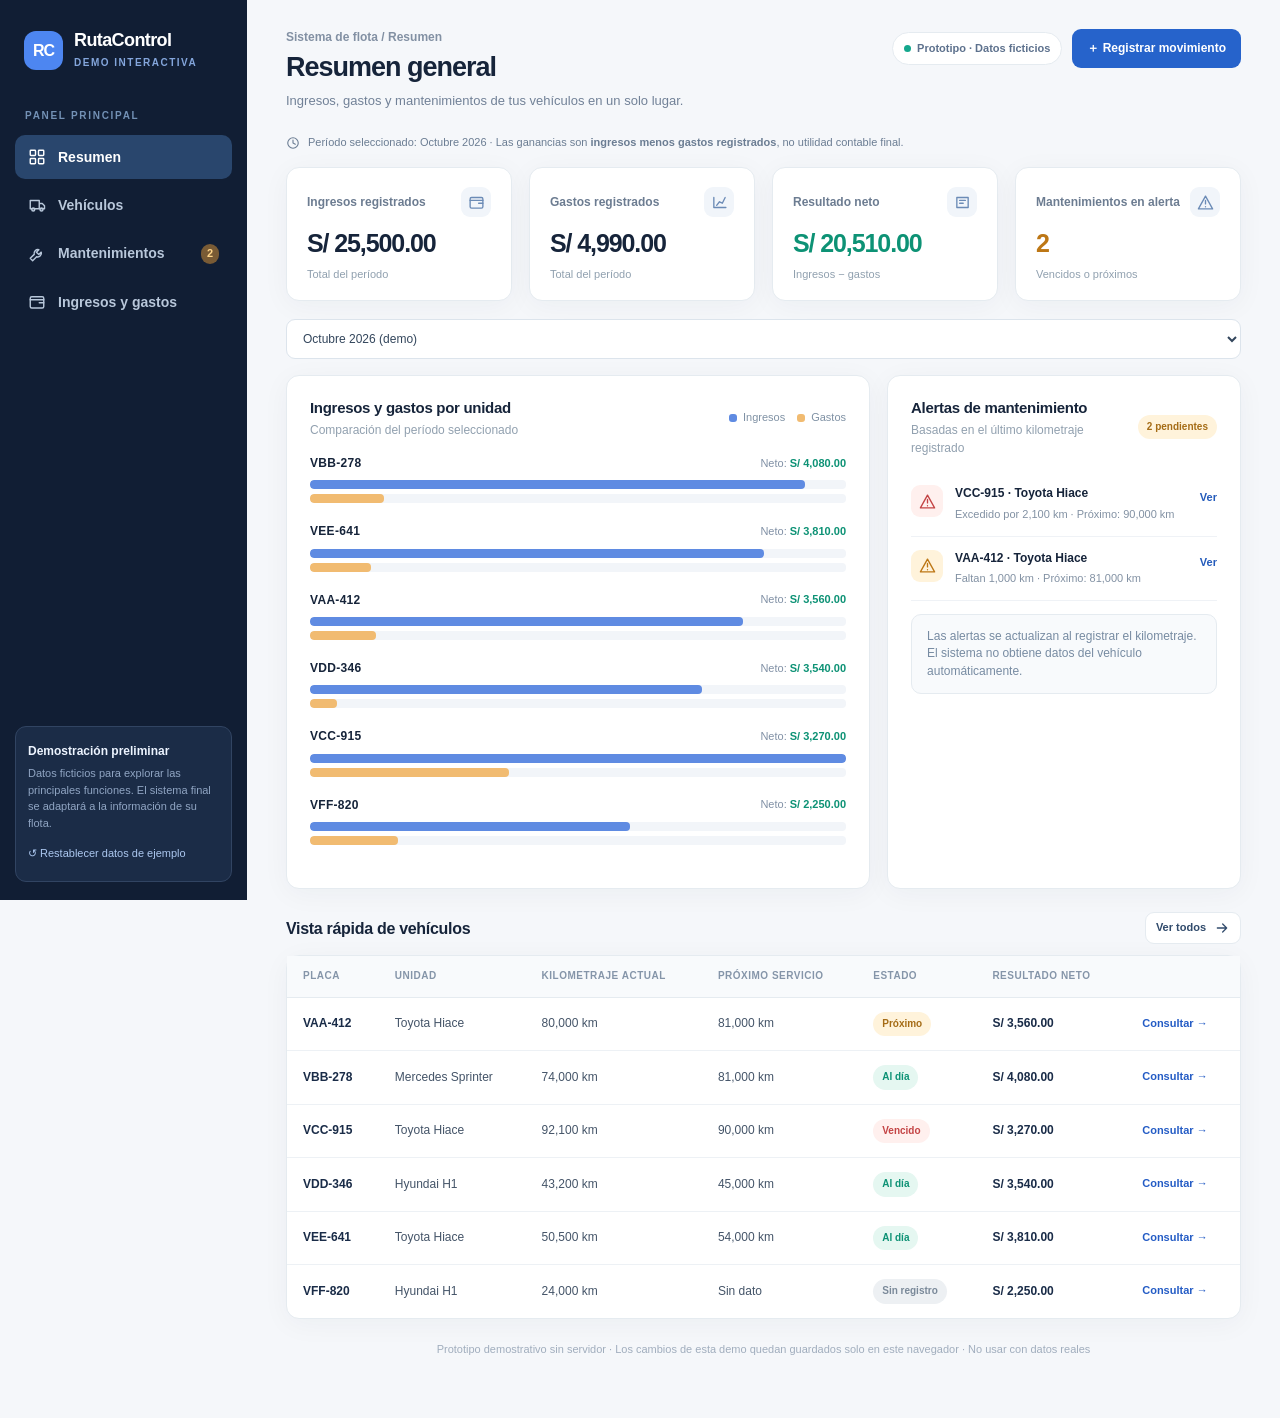
==== demo-flota/index.html @ 94ab0b8d "Publicar demo interactiva de gestión de flota para presentación comercial" ====
<!doctype html>
<html lang="es">
<head>
<meta charset="utf-8">
<meta name="viewport" content="width=device-width, initial-scale=1">
<meta name="theme-color" content="#101c33">
<title>RutaControl · Prototipo de control de flota</title>
<style>
:root{--navy:#111e34;--navy2:#182941;--ink:#16243a;--text:#2d3b4c;--muted:#718197;--line:#e5ebf0;--page:#f5f7fa;--white:#fff;--blue:#235cc4;--bluep:#edf3ff;--teal:#0d9275;--tealp:#e5f7f1;--amber:#bd7715;--amberp:#fff3db;--red:#c44445;--redp:#fff0ee;--shadow:0 5px 28px rgba(18,42,72,.045)}
*{box-sizing:border-box}html,body{min-height:100%}body{margin:0;font-family:Inter,ui-sans-serif,-apple-system,BlinkMacSystemFont,"Segoe UI",Arial,sans-serif;color:var(--ink);background:var(--page);font-size:14px;line-height:1.45}button,input,select,textarea{font:inherit}button{cursor:pointer}button:disabled{opacity:.6;cursor:not-allowed}.app{display:flex;min-height:100vh}.sidebar{width:247px;min-width:247px;background:var(--navy);color:#d8e5f5;display:flex;flex-direction:column;position:sticky;top:0;height:100vh;padding:28px 15px 18px}.brand{display:flex;align-items:center;gap:11px;padding:3px 9px 22px}.brandmark{width:39px;height:39px;background:#4d86f1;color:#fff;border-radius:12px;display:flex;align-items:center;justify-content:center;font-weight:800;font-size:16px;letter-spacing:-1px}.brandname{font-weight:780;font-size:18px;color:#fff;letter-spacing:-.6px;line-height:1.05}.brandsub{font-size:10px;letter-spacing:1.5px;font-weight:750;color:#84a6dc;margin-top:6px}.navgroup{margin:17px 10px 11px;color:#7391b5;text-transform:uppercase;font-size:10px;font-weight:800;letter-spacing:1.7px}.nav-btn{display:flex;align-items:center;width:100%;gap:12px;padding:12px 13px;border:0;border-radius:10px;color:#b8c7da;background:transparent;text-align:left;font-weight:570;margin-bottom:4px;transition:.18s}.nav-btn:hover{background:#263c58;color:#fff}.nav-btn.active{background:#29466d;color:#fff}.nav-btn svg{width:18px;height:18px;stroke-width:1.9;flex:0 0 auto}.nav-btn .nav-num{margin-left:auto;color:#ffd58a;font-size:11px;border-radius:15px;background:#795b35;padding:2px 6px;font-weight:800}.side-note{margin-top:auto;padding:16px 12px;border-radius:11px;background:#1b2c47;border:1px solid #314462;font-size:12px;color:#b8c8da}.side-note strong{color:#edf4ff;display:block;margin-bottom:5px}.side-note small{display:block;font-size:11px;color:#90a5c3;line-height:1.5}.side-reset{margin-top:12px;color:#acc8f0;font-size:11px;border:0;background:transparent;padding:3px 0;text-align:left}.side-reset:hover{text-decoration:underline}.main{min-width:0;flex:1;max-width:1600px;margin:0 auto;padding:29px 39px 60px}.top{display:flex;justify-content:space-between;align-items:flex-start;gap:16px;margin-bottom:24px}.breadcrumb{color:#8290a3;font-size:12px;font-weight:650;margin:0 0 6px}.top h1{margin:0;font-weight:790;letter-spacing:-1px;font-size:27px;line-height:1.15}.top p{color:var(--muted);font-size:13px;margin:9px 0 0}.topright{display:flex;align-items:center;gap:10px;flex-wrap:wrap;justify-content:flex-end}.chip{display:inline-flex;align-items:center;gap:6px;background:var(--white);border:1px solid var(--line);border-radius:100px;padding:8px 11px;color:#5d718d;font-weight:650;font-size:11px;white-space:nowrap}.chip .dot{width:7px;height:7px;background:#14a78d;border-radius:50%}.btn{display:inline-flex;align-items:center;justify-content:center;gap:8px;min-height:39px;padding:9px 14px;border-radius:9px;font-weight:700;font-size:12px;white-space:nowrap;border:1px solid transparent;transition:.16s;box-shadow:none}.btn svg{width:16px;height:16px}.btn:hover{filter:brightness(.965)}.btn-primary{background:#2663cb;color:#fff}.btn-ghost{background:#fff;color:#314b6c;border-color:var(--line)}.btn-soft{background:#eef4fc;color:#245abb}.btn-danger{background:#fae8e8;color:#ad4545}.btn-sm{min-height:32px;padding:6px 10px;font-size:11px}.grid{display:grid;gap:17px}.kpis{grid-template-columns:repeat(4,minmax(0,1fr));margin-bottom:18px}.card{background:var(--white);border:1px solid var(--line);border-radius:13px;box-shadow:var(--shadow);min-width:0}.kpi{padding:19px 20px 17px}.kpi-head{display:flex;justify-content:space-between;align-items:center;margin-bottom:13px;color:#6c7c91;font-size:12px;font-weight:650}.kpi-ic{display:flex;align-items:center;justify-content:center;border-radius:9px;background:#f1f5fa;color:#6b8bb6;width:30px;height:30px}.kpi-ic svg{width:17px;height:17px}.kpi-val{font-size:25px;font-weight:800;letter-spacing:-1.1px;line-height:1.1}.kpi-note{color:#90a0af;font-size:11px;margin-top:9px}.text-green{color:var(--teal)}.text-red{color:var(--red)}.text-amber{color:var(--amber)}.layout-main{grid-template-columns:minmax(0,1.65fr) minmax(310px,1fr);align-items:stretch}.card-head{padding:21px 23px 13px;display:flex;align-items:center;justify-content:space-between;gap:12px}.card-head h2{margin:0;font-size:15px;letter-spacing:-.3px}.card-head p{font-size:12px;color:#91a0af;margin:4px 0 0}.card-content{padding:2px 23px 23px}.legend{display:flex;gap:12px;flex-wrap:wrap;color:#7f91a4;font-size:11px}.legend span{display:flex;gap:6px;align-items:center}.legend i{width:8px;height:8px;border-radius:3px;display:inline-block}.compbar{margin-bottom:20px}.compbar-top{display:flex;justify-content:space-between;gap:8px;align-items:center;margin-bottom:8px;font-size:12px}.plate{font-weight:800;letter-spacing:.3px}.value-sm{font-size:11px;color:#8090a5}.bars{display:flex;flex-direction:column;gap:5px}.bartrack{width:100%;height:9px;background:#f2f5f9;border-radius:4px;overflow:hidden}.barfill{height:100%;border-radius:4px;min-width:2px;transition:width .25s}.barfill.in{background:#5f8be2}.barfill.out{background:#f1bb71}.vlist{display:flex;flex-direction:column;gap:0}.alert-item{display:flex;gap:12px;padding:13px 0;border-bottom:1px solid #eff2f6;align-items:flex-start}.alert-item:last-child{border-bottom:0}.alert-icon{display:flex;align-items:center;justify-content:center;width:32px;height:32px;background:var(--amberp);border-radius:9px;color:var(--amber);flex:0 0 auto}.alert-icon.red{background:var(--redp);color:var(--red)}.alert-icon svg{width:17px;height:17px}.alert-item strong{font-size:12px;display:block}.alert-item p{margin:3px 0 0;font-size:11px;color:#8291a3;line-height:1.55}.alert-item .goto{background:none;border:0;color:#245bbb;font-weight:800;font-size:11px;padding:5px 0 0;white-space:nowrap}.section-title{display:flex;align-items:center;justify-content:space-between;gap:15px;margin:23px 0 11px}.section-title h2{font-size:16px;margin:0;letter-spacing:-.3px}.section-title span{font-size:12px;color:#91a0af}.table-wrap{overflow-x:auto}.data-table{border-collapse:collapse;text-align:left;width:100%;white-space:nowrap;font-size:12px}.data-table th{background:#f8fafc;padding:13px 16px;color:#8595a9;font-size:10px;text-transform:uppercase;letter-spacing:.5px;font-weight:800;border-bottom:1px solid var(--line)}.data-table td{border-bottom:1px solid #edf1f5;padding:14px 16px;color:#445468}.data-table tr:last-child td{border:0}.data-table td strong{color:#1a2c48}.data-table tbody tr:hover{background:#fbfcff}.data-table button{border:0;background:transparent;color:#245cc5;font-size:11px;font-weight:750;padding:3px}.badge{display:inline-block;border-radius:100px;padding:5px 9px;font-size:10px;font-weight:760;white-space:nowrap}.badge.green{background:var(--tealp);color:var(--teal)}.badge.amber{background:var(--amberp);color:#a56c16}.badge.red{background:var(--redp);color:var(--red)}.badge.blue{background:var(--bluep);color:var(--blue)}.badge.gray{background:#edf0f3;color:#7a8999}.filters{display:flex;align-items:center;justify-content:space-between;gap:13px;margin-bottom:16px;flex-wrap:wrap}.field{border:1px solid #dce4ec;background:white;border-radius:9px;min-height:40px;padding:10px 12px;outline:none;color:#33465c;font-size:12px;width:100%;transition:border .16s}.field:focus{border-color:#4a8bdf;box-shadow:0 0 0 3px rgba(54,109,211,.10)}.search-wrap{position:relative;max-width:330px;flex:1;min-width:180px}.search-wrap input{padding-left:39px}.search-wrap svg{position:absolute;width:18px;height:18px;left:12px;top:11px;color:#8da1b5}.filter-right{display:flex;align-items:center;gap:9px}.filter-right select{width:auto;min-width:140px}.vehicles-layout{display:grid;grid-template-columns:minmax(0,1.1fr) minmax(330px,.9fr);gap:18px}.vehicle-row{padding:14px 18px;display:flex;align-items:center;gap:11px;border-bottom:1px solid var(--line);background:#fff;cursor:pointer;transition:background .13s}.vehicle-row:hover{background:#f7faff}.vehicle-row.selected{background:#eff5ff;box-shadow:inset 3px 0 #3374d8}.vehicle-row:last-child{border-bottom:0}.vehicle-mini{width:39px;height:39px;background:#eef3f9;color:#557baa;display:flex;align-items:center;justify-content:center;border-radius:10px;flex:0 0 auto}.vehicle-mini svg{width:22px;height:22px}.vehicle-copy{flex:1;min-width:0}.vehicle-copy strong{font-size:12px}.vehicle-copy div{font-size:11px;color:#8fa0b0;margin-top:3px;overflow:hidden;text-overflow:ellipsis;white-space:nowrap}.vehicle-row .badge{font-size:9px}.detail{padding:22px}.detail-top{display:flex;justify-content:space-between;align-items:flex-start;gap:12px}.detail h2{margin:4px 0 2px;font-size:25px;letter-spacing:-.6px}.detail .sub{font-size:12px;color:#899bac}.labelcap{font-size:10px;text-transform:uppercase;letter-spacing:1px;font-weight:780;color:#8799ac}.detail-tiles{display:grid;grid-template-columns:repeat(2,1fr);gap:10px;margin:20px 0}.detail-tile{border:1px solid #e7edf2;border-radius:10px;padding:13px;background:#fbfcfd}.detail-tile small{font-size:11px;color:#8594a6;display:block;margin-bottom:6px}.detail-tile strong{font-size:17px;letter-spacing:-.5px}.info-block{border:1px solid #e5edf5;border-radius:11px;padding:14px;margin-top:12px}.info-block h3{font-size:12px;margin:0 0 10px}.kv{display:flex;justify-content:space-between;align-items:flex-start;gap:12px;font-size:11px;padding:6px 0}.kv span{color:#8696a8}.kv strong{text-align:right;font-size:11px}.detail-acts{display:flex;gap:7px;flex-wrap:wrap;margin-top:17px}.callout{background:#edf4ff;border:1px solid #cbdfff;border-radius:11px;padding:14px 16px;color:#385779;font-size:12px;line-height:1.6;margin-bottom:17px}.callout strong{color:#224477}.empty{color:#8b9cae;text-align:center;padding:28px 16px;font-size:12px}.line-item{display:flex;align-items:center;justify-content:space-between;gap:15px;padding:11px 0;border-bottom:1px solid #edf1f5}.line-item:last-child{border-bottom:0}.line-item strong{font-size:12px}.line-item small{display:block;color:#91a0b0;font-size:11px;margin-top:3px}.line-item .amount{font-size:12px;font-weight:790}.summary-strip{display:grid;grid-template-columns:repeat(3,1fr);border-top:1px solid var(--line)}.summary-strip>div{padding:15px 18px;border-right:1px solid var(--line)}.summary-strip>div:last-child{border-right:0}.summary-strip small{font-size:11px;color:#8d9db1;display:block}.summary-strip strong{font-size:17px;margin-top:4px;display:block}.plan-grid{display:grid;grid-template-columns:repeat(3,minmax(0,1fr));gap:16px;margin:18px 0 20px}.plan{background:#fff;border:2px solid #e2e8f0;border-radius:14px;padding:21px;cursor:pointer;position:relative;transition:.15s}.plan:hover{border-color:#9ab7e9}.plan.selected{border-color:#346fcd;box-shadow:0 8px 30px rgba(43,99,206,.12)}.plan.popular:before{content:'Recomendado';position:absolute;right:16px;top:-12px;background:#2d6fd3;color:#fff;border-radius:20px;font-size:10px;font-weight:800;padding:4px 10px}.plan .plabel{font-size:12px;font-weight:760;color:#66809d}.plan h3{font-size:19px;margin:9px 0 6px;letter-spacing:-.5px}.plan .pprice{font-size:29px;letter-spacing:-1px;font-weight:850;color:#1d3556;margin:6px 0}.plan .pdesc{font-size:12px;color:#7c8c9d;min-height:53px}.plan hr{border:0;border-top:1px solid #ecf0f3;margin:16px 0}.feats{padding:0;list-style:none;margin:0;display:grid;gap:11px}.feats li{display:flex;align-items:flex-start;gap:7px;font-size:12px;color:#526479}.feats li::before{content:'✓';font-weight:900;color:#18a181}.plan .select-text{margin-top:18px;font-size:12px;font-weight:800;color:#2b65c3}.proposal{display:grid;grid-template-columns:1.1fr .9fr;gap:18px}.proposal .card{padding:22px}.proposal h3{margin:0 0 12px;font-size:15px}.proposal p{font-size:12px;color:#74869c;line-height:1.75}.scope-list{font-size:12px;padding-left:18px;color:#51647a;line-height:1.8}.footer-hint{margin-top:23px;text-align:center;color:#a0adbd;font-size:11px}.modal-backdrop{position:fixed;inset:0;background:rgba(17,31,52,.55);display:none;align-items:center;justify-content:center;padding:20px;z-index:20;overflow:auto}.modal-backdrop.show{display:flex}.modal{max-width:520px;width:100%;max-height:calc(100vh - 40px);overflow:auto;background:#fff;border-radius:16px;box-shadow:0 30px 90px rgba(10,20,35,.23);padding:25px}.modal-top{display:flex;justify-content:space-between;align-items:center;gap:10px}.modal h2{font-size:19px;margin:0;letter-spacing:-.4px}.close{background:#f2f5f7;border:0;border-radius:8px;width:30px;height:30px;font-size:20px;color:#677c94}.modal .sub{margin:7px 0 18px;color:#8b9cab;font-size:12px}.form-grid{display:grid;grid-template-columns:repeat(2,minmax(0,1fr));gap:14px}.form-field{display:grid;gap:6px}.form-field.span{grid-column:1/-1}.form-field label{font-size:11px;font-weight:800;color:#647891}.modal-actions{display:flex;justify-content:flex-end;gap:9px;margin-top:21px;padding-top:17px;border-top:1px solid var(--line)}.toast{position:fixed;bottom:20px;right:20px;z-index:30;background:#142b43;color:#fff;border-radius:10px;padding:13px 18px;box-shadow:0 13px 35px rgba(10,24,42,.3);font-size:12px;max-width:min(400px,90vw);display:none}.toast.show{display:block}.mobile-nav{display:none}.focus-strip{display:flex;align-items:center;gap:8px;color:#6b7d93;font-size:11px;margin:0 0 16px}.focus-strip svg{width:14px;height:14px}.note-info{font-size:12px;color:#778ba2;background:#f8fafc;padding:13px 15px;border:1px solid var(--line);border-radius:10px;margin:13px 0}.nowrap{white-space:nowrap}.mt15{margin-top:15px}
@media(max-width:1100px){.main{padding:26px 24px 50px}.kpis{grid-template-columns:repeat(2,1fr)}.layout-main{grid-template-columns:1fr}.plan-grid{gap:9px}.plan{padding:17px}.vehicles-layout{grid-template-columns:1fr}.detail{padding:20px}}
@media(max-width:750px){.app{display:block}.sidebar{display:none}.mobile-nav{display:flex;background:var(--navy);color:white;align-items:center;gap:10px;padding:12px 18px;overflow:auto}.mobile-nav .name{font-weight:850;font-size:13px;margin-right:10px;white-space:nowrap}.mobile-nav button{background:transparent;color:#a9bfdc;border:0;padding:8px 12px;border-radius:8px;white-space:nowrap;font-size:11px;font-weight:700}.mobile-nav button.active{color:#fff;background:#2b4770}.main{padding:23px 17px 40px}.top{flex-direction:column}.topright{justify-content:flex-start}.top h1{font-size:24px}.kpis{gap:9px}.kpi{padding:14px}.kpi-val{font-size:20px}.kpi-note{font-size:10px}.card-head{padding:17px}.card-content{padding:2px 17px 17px}.plan-grid{grid-template-columns:1fr}.plan .pdesc{min-height:0}.proposal{grid-template-columns:1fr}.detail-tiles{gap:7px}.filters{align-items:stretch}.search-wrap{max-width:none;flex-basis:100%}.filter-right{width:100%;justify-content:space-between}.filter-right select{min-width:0;max-width:160px}.summary-strip strong{font-size:14px}.summary-strip>div{padding:13px 10px}.form-grid{grid-template-columns:1fr}.modal{padding:19px}}
</style>
</head>
<body>
<div class="app">
<aside class="sidebar">
  <div class="brand"><div class="brandmark">RC</div><div><div class="brandname">RutaControl</div><div class="brandsub">DEMO INTERACTIVA</div></div></div>
  <div class="navgroup">Panel principal</div>
  <div id="sidebarNav"></div>
  <div class="side-note"><strong>Demostración preliminar</strong><small>Datos ficticios para explorar las principales funciones. El sistema final se adaptará a la información de su flota.</small><button class="side-reset" onclick="resetDemo()">↺ Restablecer datos de ejemplo</button></div>
</aside>
<div class="content" style="flex:1;min-width:0"><nav class="mobile-nav" id="mobileNav"></nav><main class="main"><div class="top"><div><div class="breadcrumb">Sistema de flota / <span id="crumb">Resumen</span></div><h1 id="pageTitle">Resumen general</h1><p id="pageDesc">Ingresos, gastos y mantenimientos de tus vehículos en un solo lugar.</p></div><div class="topright"><span class="chip"><span class="dot"></span> Prototipo · Datos ficticios</span><button class="btn btn-primary" onclick="openModal('movement')" id="headerAction">＋ Registrar movimiento</button></div></div><div id="view"></div><div class="footer-hint">Prototipo demostrativo sin servidor · Los cambios de esta demo quedan guardados solo en este navegador · No usar con datos reales</div></main></div>
</div>
<div class="modal-backdrop" id="modalBackdrop" onclick="if(event.target===this)closeModal()"><div class="modal"><div class="modal-top"><h2 id="modalTitle"></h2><button class="close" onclick="closeModal()" aria-label="Cerrar">×</button></div><p class="sub" id="modalDesc"></p><form id="modalForm" onsubmit="saveModal(event)"><div id="modalBody" class="form-grid"></div><div class="modal-actions"><button type="button" class="btn btn-ghost" onclick="closeModal()">Cancelar</button><button type="submit" class="btn btn-primary">Guardar registro</button></div></form></div></div>
<div class="toast" id="toast"></div>
<script>
'use strict';
const ICONS={overview:'<rect x="3" y="3" width="7" height="7" rx="1"/><rect x="14" y="3" width="7" height="7" rx="1"/><rect x="3" y="14" width="7" height="7" rx="1"/><rect x="14" y="14" width="7" height="7" rx="1"/>',truck:'<path d="M3 6h12v11H3zM15 10h4l3 3v4h-7z"/><circle cx="7" cy="18" r="2"/><circle cx="18" cy="18" r="2"/>',wrench:'<path d="M14.5 6.3a5 5 0 0 0-6.2 6.2L3 17.8l3.2 3.2 5.3-5.3a5 5 0 0 0 6.2-6.2l-3.3 3.3-3.2-3.2z"/>',wallet:'<rect x="3" y="5" width="18" height="15" rx="2"/><path d="M3 9h18M15 13h6"/>',price:'<path d="M4 5h16v14H4zM8 9h8M8 13h5"/>',alert:'<path d="M12 3 2 21h20L12 3zM12 9v5M12 18v.01"/>',search:'<circle cx="10.5" cy="10.5" r="6.5"/><path d="m16 16 5 5"/>',clock:'<circle cx="12" cy="12" r="9"/><path d="M12 7v5l4 2"/>',check:'<path d="m4 12 5 5L20 6"/>',plus:'<path d="M12 5v14M5 12h14"/>',arrow:'<path d="M5 12h14m-6-6 6 6-6 6"/>',chart:'<path d="M4 19V5M4 19h17M8 16l4-5 4 2 4-8"/>',settings:'<circle cx="12" cy="12" r="3"/><path d="M12 2v3m0 14v3M2 12h3m14 0h3M4.9 4.9 7 7m10 10 2.1 2.1M19.1 4.9 17 7M7 17l-2.1 2.1"/>'};
function icon(name){return `<svg viewBox="0 0 24 24" fill="none" stroke="currentColor" stroke-linecap="round" stroke-linejoin="round" stroke-width="1.9" aria-hidden="true">${ICONS[name]||ICONS.overview}</svg>`}
const NAV=[['overview','Resumen','overview'],['vehicles','Vehículos','truck'],['maintenance','Mantenimientos','wrench'],['finance','Ingresos y gastos','wallet']];
const STORAGE='rutacontrol_demo_cliente_v1';
function seed(){const vehicles=[{plate:'VAA-412',model:'Toyota Hiace',driver:'Conductor A',mileage:80000,interval:9000},{plate:'VBB-278',model:'Mercedes Sprinter',driver:'Conductor B',mileage:74000,interval:9000},{plate:'VCC-915',model:'Toyota Hiace',driver:'Conductor C',mileage:92100,interval:9000},{plate:'VDD-346',model:'Hyundai H1',driver:'Conductor D',mileage:43200,interval:9000},{plate:'VEE-641',model:'Toyota Hiace',driver:'Conductor E',mileage:50500,interval:9000},{plate:'VFF-820',model:'Hyundai H1',driver:'Conductor F',mileage:24000,interval:9000}];
const services=[{id:1,plate:'VAA-412',type:'Mantenimiento general',date:'2026-09-09',mileage:72000,cost:0,note:'Cambio de aceite y filtros'},{id:2,plate:'VAA-412',type:'Cambio de llantas',date:'2026-09-18',mileage:65000,cost:0,note:'2 llantas delanteras'},{id:3,plate:'VBB-278',type:'Mantenimiento general',date:'2026-09-30',mileage:72000,cost:0,note:'Servicio periódico'},{id:4,plate:'VCC-915',type:'Mantenimiento general',date:'2026-08-14',mileage:81000,cost:0,note:'Servicio periódico'},{id:5,plate:'VDD-346',type:'Mantenimiento general',date:'2026-09-16',mileage:36000,cost:0,note:'Aceite y filtros'},{id:6,plate:'VEE-641',type:'Mantenimiento general',date:'2026-09-20',mileage:45000,cost:0,note:'Servicio general'},{id:7,plate:'VBB-278',type:'Cambio de pastillas',date:'2026-10-11',mileage:73500,cost:220,note:'Pastillas delanteras'}];
const fin=[];let id=10;const amounts=[1050,1200,1300,950,1100,800];const dates=['2026-10-02','2026-10-09','2026-10-16','2026-10-22'];vehicles.forEach((v,i)=>dates.forEach((dt,j)=>fin.push({id:id++,plate:v.plate,date:dt,type:'income',concept:`Ingreso semanal ${j+1}`,amount:amounts[i]+(j===3&&i===5?-100:0)})));
[['VAA-412',350,'Cambio de pastillas','2026-10-11'],['VAA-412',290,'Aceite y filtros','2026-10-20'],['VBB-278',220,'Cambio de pastillas','2026-10-11'],['VBB-278',500,'Reparación de suspensión','2026-10-15'],['VCC-915',1400,'Reparación de caja','2026-10-15'],['VCC-915',530,'Llantas','2026-10-20'],['VDD-346',260,'Aceite','2026-10-21'],['VEE-641',590,'Mantenimiento','2026-10-18'],['VFF-820',850,'Reparación','2026-10-18']].forEach(e=>fin.push({id:id++,plate:e[0],type:'expense',amount:e[1],concept:e[2],date:e[3]}));return {vehicles,services,fin,nextId:100}}
let db;try{db=JSON.parse(localStorage.getItem(STORAGE))||seed();if(!Array.isArray(db.vehicles)||!Array.isArray(db.services)||!Array.isArray(db.fin))db=seed()}catch(e){db=seed()}
const ui={page:'overview',search:'',selectedPlate:db.vehicles[0]?.plate||'',period:'2026-10',finType:'all'};let activeModal='';
function persist(){try{localStorage.setItem(STORAGE,JSON.stringify(db))}catch(e){toast('No se pudieron guardar cambios en este navegador')}}
function money(num){return 'S/ '+Number(num||0).toLocaleString('es-PE',{minimumFractionDigits:2,maximumFractionDigits:2})}
function num(num){return Number(num||0).toLocaleString('es-PE')}
function escape(s){return String(s??'').replace(/[&<>"']/g,a=>({'&':'&amp;','<':'&lt;','>':'&gt;','"':'&quot;',"'":'&#39;'}[a]))}
function fmtDate(s){if(!s)return 'Sin fecha';const d=String(s).split('-');return d.length===3?`${d[2]}/${d[1]}/${d[0]}`:escape(s)}
function filteredFin(){return db.fin.filter(x=>(ui.period==='all'||(ui.period==='2026-10'&&x.date.startsWith('2026-10'))||(ui.period==='week'&&x.date>='2026-10-19'&&x.date<='2026-10-25'))&&(ui.finType==='all'||x.type===ui.finType))}
function periodFin(){return db.fin.filter(x=>(ui.period==='all'||(ui.period==='2026-10'&&x.date.startsWith('2026-10'))||(ui.period==='week'&&x.date>='2026-10-19'&&x.date<='2026-10-25')))}
function sums(plate=null){const fin=periodFin().filter(x=>!plate||x.plate===plate);const inc=fin.filter(x=>x.type==='income').reduce((s,x)=>s+x.amount,0);const exp=fin.filter(x=>x.type==='expense').reduce((s,x)=>s+x.amount,0);return{inc,exp,net:inc-exp}}
function lastService(plate,type){return db.services.filter(x=>x.plate===plate&&x.type===type).sort((a,b)=>(Number(b.mileage)||0)-(Number(a.mileage)||0))[0]}
function status(v){const last=lastService(v.plate,'Mantenimiento general');if(!last)return{kind:'gray',label:'Sin registro',msg:'No hay mantenimiento base registrado',remaining:null,next:null,last:null};const next=Number(last.mileage)+Number(v.interval||9000);const remaining=next-v.mileage;return {kind:remaining<=0?'red':remaining<=1000?'amber':'green',label:remaining<=0?'Vencido':remaining<=1000?'Próximo':'Al día',remaining,next,last,msg:remaining<=0?`Excedido por ${num(Math.abs(remaining))} km`:`Faltan ${num(remaining)} km`}}
function badge(kind,label){return `<span class="badge ${kind}">${escape(label)}</span>`}
function allAlerts(){return db.vehicles.map(v=>({v,st:status(v)})).filter(x=>x.st.kind==='red'||x.st.kind==='amber').sort((a,b)=>a.st.remaining-b.st.remaining)}
function periodSelector(){return `<select class="field" aria-label="Período" onchange="ui.period=this.value;render()"><option value="2026-10" ${ui.period==='2026-10'?'selected':''}>Octubre 2026 (demo)</option><option value="week" ${ui.period==='week'?'selected':''}>Semana 19–25 oct.</option><option value="all" ${ui.period==='all'?'selected':''}>Todo el historial</option></select>`}
function renderNav(){const alerts=allAlerts().length;document.getElementById('sidebarNav').innerHTML=NAV.map(([page,name,ic])=>`<button class="nav-btn ${ui.page===page?'active':''}" onclick="navigate('${page}')">${icon(ic)}<span>${name}</span>${page==='maintenance'&&alerts?`<span class="nav-num">${alerts}</span>`:''}</button>`).join('');document.getElementById('mobileNav').innerHTML=`<span class="name">RutaControl</span>`+NAV.map(([page,name])=>`<button class="${ui.page===page?'active':''}" onclick="navigate('${page}')">${name}</button>`).join('')}
function navigate(page){ui.page=page;render();window.scrollTo({top:0,behavior:'smooth'})}
const META={overview:['Resumen','Resumen general','Ingresos, gastos y mantenimientos de tus vehículos en un solo lugar.'],vehicles:['Vehículos','Control por placa','Consulta cualquier unidad desde tu celular y revisa su historial.'],maintenance:['Mantenimientos','Historial de mantenimientos','Servicios registrados, kilometraje y alertas preventivas.'],finance:['Ingresos y gastos','Control financiero','Conoce la rentabilidad de cada vehículo con sus movimientos semanales.']};
function render(){renderNav();const m=META[ui.page];document.getElementById('crumb').textContent=m[0];document.getElementById('pageTitle').textContent=m[1];document.getElementById('pageDesc').textContent=m[2];document.getElementById('headerAction').style.display='inline-flex';document.getElementById('headerAction').innerHTML=ui.page==='vehicles'?'＋ Registrar vehículo':ui.page==='maintenance'?'＋ Registrar servicio':'＋ Registrar movimiento';document.getElementById('headerAction').onclick=()=>openModal(ui.page==='vehicles'?'vehicle':ui.page==='maintenance'?'service':'movement');const view={overview:renderOverview,vehicles:renderVehicles,maintenance:renderMaintenance,finance:renderFinance}[ui.page];document.getElementById('view').innerHTML=view()}
function renderOverview(){const totals=sums(), alerts=allAlerts();const sorted=[...db.vehicles].sort((a,b)=>sums(b.plate).net-sums(a.plate).net);const max=Math.max(1,...db.vehicles.map(v=>sums(v.plate).inc));return `<div class="focus-strip">${icon('clock')} <span>Período seleccionado: ${ui.period==='week'?'19–25 de octubre 2026':ui.period==='all'?'Todos los registros de ejemplo':'Octubre 2026'} · Las ganancias son <b>ingresos menos gastos registrados</b>, no utilidad contable final.</span></div>
<div class="grid kpis">
${kpi('Ingresos registrados',money(totals.inc),'Total del período','wallet')}
${kpi('Gastos registrados',money(totals.exp),'Total del período','chart')}
${kpi('Resultado neto',money(totals.net),'Ingresos − gastos', 'price',totals.net>=0?'text-green':'text-red')}
${kpi('Mantenimientos en alerta',String(alerts.length),'Vencidos o próximos','alert','text-amber')}
</div>
<div class="filters" style="justify-content:flex-end">${periodSelector()}</div>
<div class="grid layout-main">
<div class="card"><div class="card-head"><div><h2>Ingresos y gastos por unidad</h2><p>Comparación del período seleccionado</p></div><div class="legend"><span><i style="background:#5f8be2"></i>Ingresos</span><span><i style="background:#f1bb71"></i>Gastos</span></div></div><div class="card-content">${sorted.map(v=>{const s=sums(v.plate);return `<div class="compbar"><div class="compbar-top"><span class="plate">${escape(v.plate)}</span><span class="value-sm">Neto: <b class="${s.net<0?'text-red':'text-green'}">${money(s.net)}</b></span></div><div class="bars"><div class="bartrack"><div class="barfill in" style="width:${(s.inc/max*100).toFixed(2)}%"></div></div><div class="bartrack"><div class="barfill out" style="width:${(s.exp/max*100).toFixed(2)}%"></div></div></div></div>`}).join('')}</div></div>
<div class="card"><div class="card-head"><div><h2>Alertas de mantenimiento</h2><p>Basadas en el último kilometraje registrado</p></div>${badge(alerts.length?'amber':'green',alerts.length?`${alerts.length} pendientes`:'Sin alertas')}</div><div class="card-content vlist">${alerts.length?alerts.map(({v,st})=>`<div class="alert-item"><span class="alert-icon ${st.kind==='red'?'red':''}">${icon('alert')}</span><div style="flex:1"><strong>${escape(v.plate)} · ${escape(v.model)}</strong><p>${escape(st.msg)} · Próximo: ${num(st.next)} km</p></div><button class="goto" onclick="showVehicle('${escape(v.plate)}')">Ver</button></div>`).join(''):`<div class="empty">No hay mantenimientos próximos ni vencidos.</div>`}<div class="note-info">Las alertas se actualizan al registrar el kilometraje. El sistema no obtiene datos del vehículo automáticamente.</div></div></div>
</div>
<div class="section-title"><h2>Vista rápida de vehículos</h2><button class="btn btn-ghost btn-sm" onclick="navigate('vehicles')">Ver todos ${icon('arrow')}</button></div><div class="card"><div class="table-wrap"><table class="data-table"><thead><tr><th>Placa</th><th>Unidad</th><th>Kilometraje actual</th><th>Próximo servicio</th><th>Estado</th><th>Resultado neto</th><th></th></tr></thead><tbody>${db.vehicles.slice(0,8).map(v=>{const st=status(v);return `<tr><td><strong>${escape(v.plate)}</strong></td><td>${escape(v.model)}</td><td>${num(v.mileage)} km</td><td>${st.next?num(st.next)+' km':'Sin dato'}</td><td>${badge(st.kind,st.label)}</td><td><strong>${money(sums(v.plate).net)}</strong></td><td><button onclick="showVehicle('${escape(v.plate)}')">Consultar →</button></td></tr>`}).join('')}</tbody></table></div></div>`}
function kpi(name,value,note,ic,cl=''){return `<div class="card kpi"><div class="kpi-head"><span>${name}</span><span class="kpi-ic">${icon(ic)}</span></div><div class="kpi-val ${cl}">${value}</div><div class="kpi-note">${note}</div></div>`}
function showVehicle(plate){ui.selectedPlate=plate;ui.search='';ui.page='vehicles';render();window.scrollTo({top:0,behavior:'smooth'})}
function searchChange(x){ui.search=x;const list=db.vehicles.filter(v=>(v.plate+' '+v.model+' '+v.driver).toUpperCase().includes(x.trim().toUpperCase()));if(list.length&&!list.some(v=>v.plate===ui.selectedPlate))ui.selectedPlate=list[0].plate;document.getElementById('vehicleList').innerHTML=vehicleRows(list);document.getElementById('vehicleDetail').innerHTML=vehicleDetail()}
function vehicleRows(list){return list.length?list.map(v=>{const st=status(v);return `<div class="vehicle-row ${ui.selectedPlate===v.plate?'selected':''}" onclick="ui.selectedPlate='${escape(v.plate)}';render()"><div class="vehicle-mini">${icon('truck')}</div><div class="vehicle-copy"><strong>${escape(v.plate)}</strong><div>${escape(v.model)} · ${num(v.mileage)} km</div></div>${badge(st.kind,st.label)}</div>`}).join(''):'<div class="empty">No se encontró ninguna placa.</div>'}
function renderVehicles(){const list=db.vehicles.filter(v=>(v.plate+' '+v.model+' '+v.driver).toUpperCase().includes(ui.search.trim().toUpperCase()));return `<div class="callout"><strong>Así lo usaría el propietario desde el celular:</strong> ingresa la placa que le indique el conductor, revisa cuándo se cambiaron las llantas o cuándo se realizó el último mantenimiento, y observa el kilometraje registrado.</div><div class="filters"><div class="search-wrap">${icon('search')}<input class="field" id="vSearch" placeholder="Buscar por placa, unidad o conductor..." value="${escape(ui.search)}" oninput="searchChange(this.value)"></div><button class="btn btn-ghost" onclick="openModal('vehicle')">${icon('plus')} Añadir vehículo</button></div><div class="vehicles-layout"><div class="card" style="overflow:hidden"><div class="card-head"><div><h2>Unidades registradas</h2><p>${db.vehicles.length} vehículos en la demo</p></div></div><div id="vehicleList">${vehicleRows(list)}</div></div><div class="card" id="vehicleDetail">${vehicleDetail()}</div></div>`}
function vehicleDetail(){const v=db.vehicles.find(x=>x.plate===ui.selectedPlate);if(!v)return '<div class="empty">Selecciona un vehículo para ver su información.</div>';const st=status(v),s=sums(v.plate),tire=lastService(v.plate,'Cambio de llantas');const hist=db.services.filter(x=>x.plate===v.plate).sort((a,b)=>b.date.localeCompare(a.date)).slice(0,4);return `<div class="detail"><div class="detail-top"><div><span class="labelcap">Ficha de vehículo</span><h2>${escape(v.plate)}</h2><div class="sub">${escape(v.model)} · ${escape(v.driver)}</div></div>${badge(st.kind,st.label)}</div><div class="detail-tiles"><div class="detail-tile"><small>Kilometraje registrado</small><strong>${num(v.mileage)} km</strong></div><div class="detail-tile"><small>Resultado del período</small><strong class="${s.net>=0?'text-green':'text-red'}">${money(s.net)}</strong></div></div><div class="info-block"><h3>Próximo mantenimiento</h3><div class="kv"><span>Último servicio general</span><strong>${st.last?fmtDate(st.last.date):'Sin registro'}</strong></div><div class="kv"><span>Kilometraje del último servicio</span><strong>${st.last?num(st.last.mileage)+' km':'—'}</strong></div><div class="kv"><span>Frecuencia estimada</span><strong>Cada ${num(v.interval)} km</strong></div><div class="kv"><span>Próximo a los</span><strong>${st.next?num(st.next)+' km':'—'}</strong></div><div class="kv"><span>Alerta</span><strong class="${st.kind==='red'?'text-red':st.kind==='amber'?'text-amber':''}">${st.remaining===null?'Sin dato':st.msg}</strong></div></div><div class="info-block"><h3>Control de llantas</h3><div class="kv"><span>Último cambio registrado</span><strong>${tire?fmtDate(tire.date):'Sin registro'}</strong></div><div class="kv"><span>Kilometraje de instalación</span><strong>${tire?num(tire.mileage)+' km':'—'}</strong></div><div class="kv"><span>Kilómetros recorridos desde el cambio</span><strong>${tire?num(Math.max(0,v.mileage-tire.mileage))+' km':'—'}</strong></div><div style="font-size:10px;color:#95a2b2;margin-top:8px">Los kilómetros recorridos no certifican por sí solos el estado físico de las llantas.</div></div><div class="info-block"><h3>Últimos servicios</h3>${hist.length?hist.map(x=>`<div class="line-item"><div><strong>${escape(x.type)}</strong><small>${fmtDate(x.date)} · ${num(x.mileage)} km</small></div></div>`).join(''):'<div class="empty">Sin servicios registrados.</div>'}</div><div class="detail-acts"><button class="btn btn-primary btn-sm" onclick="openModal('km','${escape(v.plate)}')">Actualizar km</button><button class="btn btn-ghost btn-sm" onclick="openModal('service','${escape(v.plate)}')">Registrar servicio</button><button class="btn btn-ghost btn-sm" onclick="openModal('movement','${escape(v.plate)}')">Registrar monto</button></div></div>`}
function renderMaintenance(){const sorted=[...db.services].sort((a,b)=>b.date.localeCompare(a.date));const alerts=allAlerts();return `<div class="grid kpis" style="grid-template-columns:repeat(3,minmax(0,1fr))">${kpi('Servicios registrados',String(db.services.length),'Historial de todas las unidades','wrench')}${kpi('Alertas próximas',String(alerts.filter(x=>x.st.kind==='amber').length),'Faltan hasta 1,000 km','clock','text-amber')}${kpi('Servicios vencidos',String(alerts.filter(x=>x.st.kind==='red').length),'Superaron el kilometraje indicado','alert','text-red')}</div><div class="callout"><strong>Regla de la demo:</strong> el mantenimiento general se programa cada 9,000 km desde el último servicio registrado; la alerta aparece cuando faltan 1,000 km o menos. El kilometraje actual es manual y debe mantenerse actualizado.</div><div class="section-title"><h2>Historial de servicios</h2><button class="btn btn-primary btn-sm" onclick="openModal('service')">${icon('plus')} Registrar mantenimiento</button></div><div class="card"><div class="table-wrap"><table class="data-table"><thead><tr><th>Fecha</th><th>Placa</th><th>Servicio</th><th>Kilometraje</th><th>Costo registrado</th><th>Nota</th></tr></thead><tbody>${sorted.length?sorted.map(x=>`<tr><td>${fmtDate(x.date)}</td><td><button onclick="showVehicle('${escape(x.plate)}')">${escape(x.plate)}</button></td><td><strong>${escape(x.type)}</strong></td><td>${num(x.mileage)} km</td><td>${money(x.cost)}</td><td style="max-width:210px;white-space:normal">${escape(x.note||'—')}</td></tr>`).join(''):`<tr><td colspan="6" class="empty">No existen mantenimientos registrados.</td></tr>`}</tbody></table></div></div><div class="note-info">Cuando registras un servicio con costo, se crea automáticamente un gasto asociado al vehículo para evitar contabilizarlo dos veces.</div>`}
function renderFinance(){const totals=sums(),items=[...filteredFin()].sort((a,b)=>b.date.localeCompare(a.date)||b.id-a.id);const profits=[...db.vehicles].map(v=>({...v,...sums(v.plate)})).sort((a,b)=>b.net-a.net);return `<div class="grid kpis" style="grid-template-columns:repeat(3,minmax(0,1fr))">${kpi('Ingresos',money(totals.inc),'Movimientos del período','wallet')}${kpi('Gastos',money(totals.exp),'Movimientos del período','chart')}${kpi('Saldo neto registrado',money(totals.net),'No incluye costos no anotados','price',totals.net>=0?'text-green':'text-red')}</div><div class="filters"><div class="filter-right">${periodSelector()}<select class="field" onchange="ui.finType=this.value;render()"><option value="all" ${ui.finType==='all'?'selected':''}>Todos los movimientos</option><option value="income" ${ui.finType==='income'?'selected':''}>Solo ingresos</option><option value="expense" ${ui.finType==='expense'?'selected':''}>Solo gastos</option></select></div><button class="btn btn-primary" onclick="openModal('movement')">${icon('plus')} Registrar ingreso / gasto</button></div><div class="grid layout-main"><div class="card"><div class="card-head"><div><h2>Movimientos de caja</h2><p>Registro asociado a cada placa</p></div></div><div class="table-wrap"><table class="data-table"><thead><tr><th>Fecha</th><th>Placa</th><th>Detalle</th><th>Tipo</th><th>Monto</th></tr></thead><tbody>${items.length?items.map(x=>`<tr><td>${fmtDate(x.date)}</td><td><button onclick="showVehicle('${escape(x.plate)}')">${escape(x.plate)}</button></td><td>${escape(x.concept)}</td><td>${badge(x.type==='income'?'green':'red',x.type==='income'?'Ingreso':'Gasto')}</td><td><strong class="${x.type==='income'?'text-green':'text-red'}">${x.type==='income'?'+':'−'} ${money(x.amount)}</strong></td></tr>`).join(''):'<tr><td colspan="5" class="empty">No hay movimientos para este filtro.</td></tr>'}</tbody></table></div></div><div class="card"><div class="card-head"><div><h2>Rentabilidad por vehículo</h2><p>Ordenado por saldo neto registrado</p></div></div><div class="card-content">${profits.map((v,i)=>`<div class="line-item"><div><strong><span style="color:#90a0b0;margin-right:6px">${i+1}.</span>${escape(v.plate)}</strong><small>Ingresos ${money(v.inc)} · Gastos ${money(v.exp)}</small></div><div class="amount ${v.net<0?'text-red':'text-green'}">${money(v.net)}</div></div>`).join('')}<div class="note-info">Aquí “rentabilidad” significa ingresos menos gastos cargados. No considera depreciación, tributos ni otros costos hasta que se registren.</div></div></div></div>`}
function optionPlates(p){return db.vehicles.map(v=>`<option value="${escape(v.plate)}" ${p===v.plate?'selected':''}>${escape(v.plate)} — ${escape(v.model)}</option>`).join('')}
function inputField(label,name,type='text',value='',props='',wide=false){return `<div class="form-field ${wide?'span':''}"><label for="f_${name}">${label}</label><input class="field" id="f_${name}" name="${name}" type="${type}" value="${escape(value)}" ${props} required></div>`}
function selectField(label,name,options,wide=false){return `<div class="form-field ${wide?'span':''}"><label for="f_${name}">${label}</label><select class="field" id="f_${name}" name="${name}" required>${options}</select></div>`}
function openModal(kind,plate){activeModal=kind;const v=db.vehicles.find(x=>x.plate===plate);const today='2026-10-23';const sel=plate||ui.selectedPlate;const chosenVehicle=db.vehicles.find(x=>x.plate===sel);let title='',desc='',body='';if(kind==='vehicle'){title='Registrar vehículo';desc='Agrega una unidad y el kilometraje que marca actualmente.';body=inputField('Número de placa','plate','text','','placeholder="Ej. ABC-123" maxlength="10" pattern="[a-zA-Z0-9 -]{4,10}"',true)+inputField('Modelo / unidad','model','text','','placeholder="Ej. Toyota Hiace"',true)+inputField('Conductor o referencia','driver','text','','placeholder="Ej. Conductor A"')+inputField('Kilometraje actual','mileage','number','','min="0" step="1"')+inputField('Intervalo de mantenimiento (km)','interval','number',9000,'min="100" step="100"',true)}
else if(kind==='km'){title='Actualizar kilometraje';desc=`Registra el nuevo kilometraje de ${plate||'la unidad'}.`;body=selectField('Vehículo','plate',optionPlates(sel),true)+inputField('Kilometraje actual','mileage','number',chosenVehicle?.mileage||0,'min="0" step="1"',true)}
else if(kind==='service'){title='Registrar mantenimiento';desc='Guarda el servicio. Si tiene costo, se registrará también como gasto.';body=selectField('Vehículo','plate',optionPlates(sel))+selectField('Tipo de servicio','type',['Mantenimiento general','Cambio de llantas','Cambio de pastillas','Cambio de aceite','Reparación','Otro'].map(x=>`<option>${x}</option>`).join(''))+inputField('Fecha','date','date',today)+inputField('Kilometraje al realizarlo','mileage','number',chosenVehicle?.mileage||0,'min="0" step="1"')+inputField('Costo del servicio (S/)','cost','number',0,'min="0" step="0.01"')+inputField('Detalle u observación','note','text','','placeholder="Ej. 2 llantas delanteras"',true)}
else {title='Registrar ingreso o gasto';desc='Cada movimiento queda asociado a un vehículo y entra en los cálculos del panel.';body=selectField('Vehículo','plate',optionPlates(sel))+selectField('Tipo de movimiento','type','<option value="income">Ingreso</option><option value="expense">Gasto</option>')+inputField('Fecha','date','date',today)+inputField('Importe (S/)','amount','number','','min="0.01" step="0.01"')+inputField('Concepto','concept','text','','placeholder="Ej. Ingreso semana 4 / Reparación"',true)}
document.getElementById('modalTitle').textContent=title;document.getElementById('modalDesc').textContent=desc;document.getElementById('modalBody').innerHTML=body;document.getElementById('modalBackdrop').classList.add('show')}
function closeModal(){document.getElementById('modalBackdrop').classList.remove('show');activeModal=''}
function saveModal(e){e.preventDefault();const f=new FormData(e.target);const val=k=>String(f.get(k)||'').trim();const plate=val('plate').toUpperCase();const veh=db.vehicles.find(x=>x.plate===plate);if(activeModal==='vehicle'){if(db.vehicles.some(x=>x.plate===plate)){toast('Esta placa ya se encuentra registrada');return}db.vehicles.push({plate,model:val('model'),driver:val('driver'),mileage:Number(val('mileage')),interval:Number(val('interval'))});ui.selectedPlate=plate;ui.page='vehicles';ui.search=''}
if(activeModal==='km'){if(!veh){toast('Selecciona una placa válida');return}const next=Number(val('mileage'));if(next<veh.mileage){toast('El kilometraje nuevo no puede ser menor al actual');return}veh.mileage=next;ui.selectedPlate=plate}
if(activeModal==='service'){if(!veh){toast('No se encontró la unidad');return}const km=Number(val('mileage')),cost=Number(val('cost'));if(km>veh.mileage)veh.mileage=km;db.services.push({id:db.nextId++,plate,type:val('type'),date:val('date'),mileage:km,cost,note:val('note')});if(cost>0)db.fin.push({id:db.nextId++,plate,type:'expense',date:val('date'),amount:cost,concept:val('type')});ui.selectedPlate=plate}
if(activeModal==='movement'){if(!veh){toast('No se encontró la unidad');return}db.fin.push({id:db.nextId++,plate,date:val('date'),type:val('type'),amount:Number(val('amount')),concept:val('concept')})}
persist();closeModal();render();toast('Registro guardado en esta demostración')}
function resetDemo(){if(confirm('¿Quieres borrar los cambios realizados en la demo y restaurar los datos ficticios?')){db=seed();ui.selectedPlate=db.vehicles[0].plate;ui.period='2026-10';ui.search='';ui.finType='all';ui.page='overview';persist();render();toast('Datos de ejemplo restaurados')}}
let toastTimeout;function toast(msg){const el=document.getElementById('toast');el.textContent=msg;el.classList.add('show');clearTimeout(toastTimeout);toastTimeout=setTimeout(()=>el.classList.remove('show'),3400)}
render();
</script>
</body>
</html>
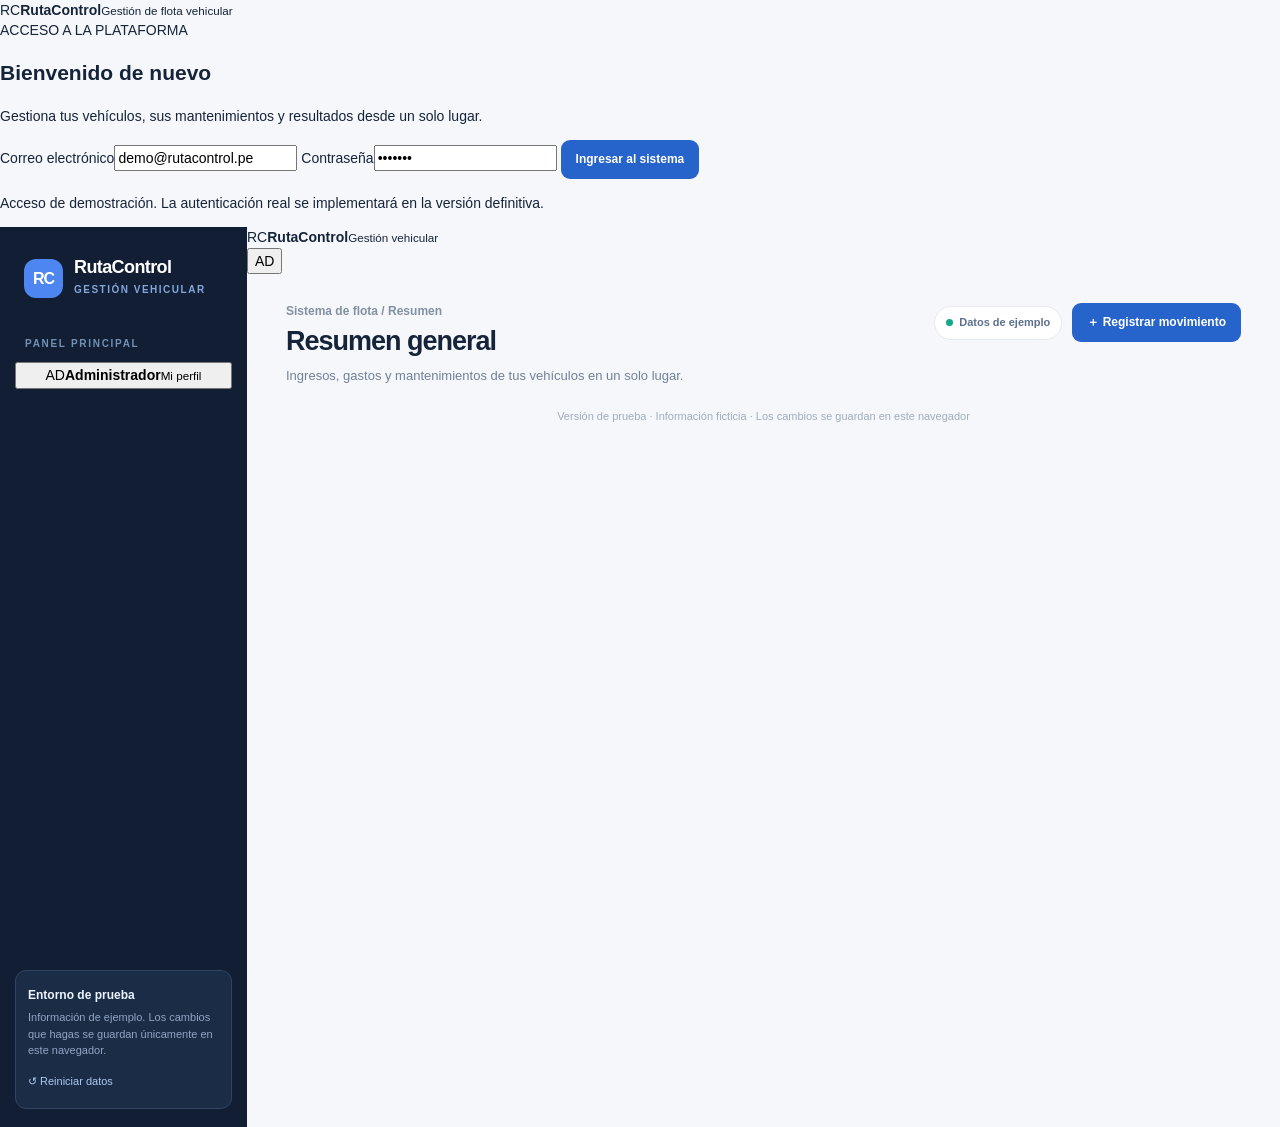
==== commit 481644d5: "Incorporar perfil, inicio de sesión simulado y navegación principal para móvil" ====
--- a/demo-flota/index.html
+++ b/demo-flota/index.html
@@ -4,7 +4,7 @@
 <meta charset="utf-8">
 <meta name="viewport" content="width=device-width, initial-scale=1">
 <meta name="theme-color" content="#101c33">
-<title>RutaControl · Prototipo de control de flota</title>
+<title>RutaControl | Gestión de flota vehicular</title>
 <style>
 :root{--navy:#111e34;--navy2:#182941;--ink:#16243a;--text:#2d3b4c;--muted:#718197;--line:#e5ebf0;--page:#f5f7fa;--white:#fff;--blue:#235cc4;--bluep:#edf3ff;--teal:#0d9275;--tealp:#e5f7f1;--amber:#bd7715;--amberp:#fff3db;--red:#c44445;--redp:#fff0ee;--shadow:0 5px 28px rgba(18,42,72,.045)}
 *{box-sizing:border-box}html,body{min-height:100%}body{margin:0;font-family:Inter,ui-sans-serif,-apple-system,BlinkMacSystemFont,"Segoe UI",Arial,sans-serif;color:var(--ink);background:var(--page);font-size:14px;line-height:1.45}button,input,select,textarea{font:inherit}button{cursor:pointer}button:disabled{opacity:.6;cursor:not-allowed}.app{display:flex;min-height:100vh}.sidebar{width:247px;min-width:247px;background:var(--navy);color:#d8e5f5;display:flex;flex-direction:column;position:sticky;top:0;height:100vh;padding:28px 15px 18px}.brand{display:flex;align-items:center;gap:11px;padding:3px 9px 22px}.brandmark{width:39px;height:39px;background:#4d86f1;color:#fff;border-radius:12px;display:flex;align-items:center;justify-content:center;font-weight:800;font-size:16px;letter-spacing:-1px}.brandname{font-weight:780;font-size:18px;color:#fff;letter-spacing:-.6px;line-height:1.05}.brandsub{font-size:10px;letter-spacing:1.5px;font-weight:750;color:#84a6dc;margin-top:6px}.navgroup{margin:17px 10px 11px;color:#7391b5;text-transform:uppercase;font-size:10px;font-weight:800;letter-spacing:1.7px}.nav-btn{display:flex;align-items:center;width:100%;gap:12px;padding:12px 13px;border:0;border-radius:10px;color:#b8c7da;background:transparent;text-align:left;font-weight:570;margin-bottom:4px;transition:.18s}.nav-btn:hover{background:#263c58;color:#fff}.nav-btn.active{background:#29466d;color:#fff}.nav-btn svg{width:18px;height:18px;stroke-width:1.9;flex:0 0 auto}.nav-btn .nav-num{margin-left:auto;color:#ffd58a;font-size:11px;border-radius:15px;background:#795b35;padding:2px 6px;font-weight:800}.side-note{margin-top:auto;padding:16px 12px;border-radius:11px;background:#1b2c47;border:1px solid #314462;font-size:12px;color:#b8c8da}.side-note strong{color:#edf4ff;display:block;margin-bottom:5px}.side-note small{display:block;font-size:11px;color:#90a5c3;line-height:1.5}.side-reset{margin-top:12px;color:#acc8f0;font-size:11px;border:0;background:transparent;padding:3px 0;text-align:left}.side-reset:hover{text-decoration:underline}.main{min-width:0;flex:1;max-width:1600px;margin:0 auto;padding:29px 39px 60px}.top{display:flex;justify-content:space-between;align-items:flex-start;gap:16px;margin-bottom:24px}.breadcrumb{color:#8290a3;font-size:12px;font-weight:650;margin:0 0 6px}.top h1{margin:0;font-weight:790;letter-spacing:-1px;font-size:27px;line-height:1.15}.top p{color:var(--muted);font-size:13px;margin:9px 0 0}.topright{display:flex;align-items:center;gap:10px;flex-wrap:wrap;justify-content:flex-end}.chip{display:inline-flex;align-items:center;gap:6px;background:var(--white);border:1px solid var(--line);border-radius:100px;padding:8px 11px;color:#5d718d;font-weight:650;font-size:11px;white-space:nowrap}.chip .dot{width:7px;height:7px;background:#14a78d;border-radius:50%}.btn{display:inline-flex;align-items:center;justify-content:center;gap:8px;min-height:39px;padding:9px 14px;border-radius:9px;font-weight:700;font-size:12px;white-space:nowrap;border:1px solid transparent;transition:.16s;box-shadow:none}.btn svg{width:16px;height:16px}.btn:hover{filter:brightness(.965)}.btn-primary{background:#2663cb;color:#fff}.btn-ghost{background:#fff;color:#314b6c;border-color:var(--line)}.btn-soft{background:#eef4fc;color:#245abb}.btn-danger{background:#fae8e8;color:#ad4545}.btn-sm{min-height:32px;padding:6px 10px;font-size:11px}.grid{display:grid;gap:17px}.kpis{grid-template-columns:repeat(4,minmax(0,1fr));margin-bottom:18px}.card{background:var(--white);border:1px solid var(--line);border-radius:13px;box-shadow:var(--shadow);min-width:0}.kpi{padding:19px 20px 17px}.kpi-head{display:flex;justify-content:space-between;align-items:center;margin-bottom:13px;color:#6c7c91;font-size:12px;font-weight:650}.kpi-ic{display:flex;align-items:center;justify-content:center;border-radius:9px;background:#f1f5fa;color:#6b8bb6;width:30px;height:30px}.kpi-ic svg{width:17px;height:17px}.kpi-val{font-size:25px;font-weight:800;letter-spacing:-1.1px;line-height:1.1}.kpi-note{color:#90a0af;font-size:11px;margin-top:9px}.text-green{color:var(--teal)}.text-red{color:var(--red)}.text-amber{color:var(--amber)}.layout-main{grid-template-columns:minmax(0,1.65fr) minmax(310px,1fr);align-items:stretch}.card-head{padding:21px 23px 13px;display:flex;align-items:center;justify-content:space-between;gap:12px}.card-head h2{margin:0;font-size:15px;letter-spacing:-.3px}.card-head p{font-size:12px;color:#91a0af;margin:4px 0 0}.card-content{padding:2px 23px 23px}.legend{display:flex;gap:12px;flex-wrap:wrap;color:#7f91a4;font-size:11px}.legend span{display:flex;gap:6px;align-items:center}.legend i{width:8px;height:8px;border-radius:3px;display:inline-block}.compbar{margin-bottom:20px}.compbar-top{display:flex;justify-content:space-between;gap:8px;align-items:center;margin-bottom:8px;font-size:12px}.plate{font-weight:800;letter-spacing:.3px}.value-sm{font-size:11px;color:#8090a5}.bars{display:flex;flex-direction:column;gap:5px}.bartrack{width:100%;height:9px;background:#f2f5f9;border-radius:4px;overflow:hidden}.barfill{height:100%;border-radius:4px;min-width:2px;transition:width .25s}.barfill.in{background:#5f8be2}.barfill.out{background:#f1bb71}.vlist{display:flex;flex-direction:column;gap:0}.alert-item{display:flex;gap:12px;padding:13px 0;border-bottom:1px solid #eff2f6;align-items:flex-start}.alert-item:last-child{border-bottom:0}.alert-icon{display:flex;align-items:center;justify-content:center;width:32px;height:32px;background:var(--amberp);border-radius:9px;color:var(--amber);flex:0 0 auto}.alert-icon.red{background:var(--redp);color:var(--red)}.alert-icon svg{width:17px;height:17px}.alert-item strong{font-size:12px;display:block}.alert-item p{margin:3px 0 0;font-size:11px;color:#8291a3;line-height:1.55}.alert-item .goto{background:none;border:0;color:#245bbb;font-weight:800;font-size:11px;padding:5px 0 0;white-space:nowrap}.section-title{display:flex;align-items:center;justify-content:space-between;gap:15px;margin:23px 0 11px}.section-title h2{font-size:16px;margin:0;letter-spacing:-.3px}.section-title span{font-size:12px;color:#91a0af}.table-wrap{overflow-x:auto}.data-table{border-collapse:collapse;text-align:left;width:100%;white-space:nowrap;font-size:12px}.data-table th{background:#f8fafc;padding:13px 16px;color:#8595a9;font-size:10px;text-transform:uppercase;letter-spacing:.5px;font-weight:800;border-bottom:1px solid var(--line)}.data-table td{border-bottom:1px solid #edf1f5;padding:14px 16px;color:#445468}.data-table tr:last-child td{border:0}.data-table td strong{color:#1a2c48}.data-table tbody tr:hover{background:#fbfcff}.data-table button{border:0;background:transparent;color:#245cc5;font-size:11px;font-weight:750;padding:3px}.badge{display:inline-block;border-radius:100px;padding:5px 9px;font-size:10px;font-weight:760;white-space:nowrap}.badge.green{background:var(--tealp);color:var(--teal)}.badge.amber{background:var(--amberp);color:#a56c16}.badge.red{background:var(--redp);color:var(--red)}.badge.blue{background:var(--bluep);color:var(--blue)}.badge.gray{background:#edf0f3;color:#7a8999}.filters{display:flex;align-items:center;justify-content:space-between;gap:13px;margin-bottom:16px;flex-wrap:wrap}.field{border:1px solid #dce4ec;background:white;border-radius:9px;min-height:40px;padding:10px 12px;outline:none;color:#33465c;font-size:12px;width:100%;transition:border .16s}.field:focus{border-color:#4a8bdf;box-shadow:0 0 0 3px rgba(54,109,211,.10)}.search-wrap{position:relative;max-width:330px;flex:1;min-width:180px}.search-wrap input{padding-left:39px}.search-wrap svg{position:absolute;width:18px;height:18px;left:12px;top:11px;color:#8da1b5}.filter-right{display:flex;align-items:center;gap:9px}.filter-right select{width:auto;min-width:140px}.vehicles-layout{display:grid;grid-template-columns:minmax(0,1.1fr) minmax(330px,.9fr);gap:18px}.vehicle-row{padding:14px 18px;display:flex;align-items:center;gap:11px;border-bottom:1px solid var(--line);background:#fff;cursor:pointer;transition:background .13s}.vehicle-row:hover{background:#f7faff}.vehicle-row.selected{background:#eff5ff;box-shadow:inset 3px 0 #3374d8}.vehicle-row:last-child{border-bottom:0}.vehicle-mini{width:39px;height:39px;background:#eef3f9;color:#557baa;display:flex;align-items:center;justify-content:center;border-radius:10px;flex:0 0 auto}.vehicle-mini svg{width:22px;height:22px}.vehicle-copy{flex:1;min-width:0}.vehicle-copy strong{font-size:12px}.vehicle-copy div{font-size:11px;color:#8fa0b0;margin-top:3px;overflow:hidden;text-overflow:ellipsis;white-space:nowrap}.vehicle-row .badge{font-size:9px}.detail{padding:22px}.detail-top{display:flex;justify-content:space-between;align-items:flex-start;gap:12px}.detail h2{margin:4px 0 2px;font-size:25px;letter-spacing:-.6px}.detail .sub{font-size:12px;color:#899bac}.labelcap{font-size:10px;text-transform:uppercase;letter-spacing:1px;font-weight:780;color:#8799ac}.detail-tiles{display:grid;grid-template-columns:repeat(2,1fr);gap:10px;margin:20px 0}.detail-tile{border:1px solid #e7edf2;border-radius:10px;padding:13px;background:#fbfcfd}.detail-tile small{font-size:11px;color:#8594a6;display:block;margin-bottom:6px}.detail-tile strong{font-size:17px;letter-spacing:-.5px}.info-block{border:1px solid #e5edf5;border-radius:11px;padding:14px;margin-top:12px}.info-block h3{font-size:12px;margin:0 0 10px}.kv{display:flex;justify-content:space-between;align-items:flex-start;gap:12px;font-size:11px;padding:6px 0}.kv span{color:#8696a8}.kv strong{text-align:right;font-size:11px}.detail-acts{display:flex;gap:7px;flex-wrap:wrap;margin-top:17px}.callout{background:#edf4ff;border:1px solid #cbdfff;border-radius:11px;padding:14px 16px;color:#385779;font-size:12px;line-height:1.6;margin-bottom:17px}.callout strong{color:#224477}.empty{color:#8b9cae;text-align:center;padding:28px 16px;font-size:12px}.line-item{display:flex;align-items:center;justify-content:space-between;gap:15px;padding:11px 0;border-bottom:1px solid #edf1f5}.line-item:last-child{border-bottom:0}.line-item strong{font-size:12px}.line-item small{display:block;color:#91a0b0;font-size:11px;margin-top:3px}.line-item .amount{font-size:12px;font-weight:790}.summary-strip{display:grid;grid-template-columns:repeat(3,1fr);border-top:1px solid var(--line)}.summary-strip>div{padding:15px 18px;border-right:1px solid var(--line)}.summary-strip>div:last-child{border-right:0}.summary-strip small{font-size:11px;color:#8d9db1;display:block}.summary-strip strong{font-size:17px;margin-top:4px;display:block}.plan-grid{display:grid;grid-template-columns:repeat(3,minmax(0,1fr));gap:16px;margin:18px 0 20px}.plan{background:#fff;border:2px solid #e2e8f0;border-radius:14px;padding:21px;cursor:pointer;position:relative;transition:.15s}.plan:hover{border-color:#9ab7e9}.plan.selected{border-color:#346fcd;box-shadow:0 8px 30px rgba(43,99,206,.12)}.plan.popular:before{content:'Recomendado';position:absolute;right:16px;top:-12px;background:#2d6fd3;color:#fff;border-radius:20px;font-size:10px;font-weight:800;padding:4px 10px}.plan .plabel{font-size:12px;font-weight:760;color:#66809d}.plan h3{font-size:19px;margin:9px 0 6px;letter-spacing:-.5px}.plan .pprice{font-size:29px;letter-spacing:-1px;font-weight:850;color:#1d3556;margin:6px 0}.plan .pdesc{font-size:12px;color:#7c8c9d;min-height:53px}.plan hr{border:0;border-top:1px solid #ecf0f3;margin:16px 0}.feats{padding:0;list-style:none;margin:0;display:grid;gap:11px}.feats li{display:flex;align-items:flex-start;gap:7px;font-size:12px;color:#526479}.feats li::before{content:'✓';font-weight:900;color:#18a181}.plan .select-text{margin-top:18px;font-size:12px;font-weight:800;color:#2b65c3}.proposal{display:grid;grid-template-columns:1.1fr .9fr;gap:18px}.proposal .card{padding:22px}.proposal h3{margin:0 0 12px;font-size:15px}.proposal p{font-size:12px;color:#74869c;line-height:1.75}.scope-list{font-size:12px;padding-left:18px;color:#51647a;line-height:1.8}.footer-hint{margin-top:23px;text-align:center;color:#a0adbd;font-size:11px}.modal-backdrop{position:fixed;inset:0;background:rgba(17,31,52,.55);display:none;align-items:center;justify-content:center;padding:20px;z-index:20;overflow:auto}.modal-backdrop.show{display:flex}.modal{max-width:520px;width:100%;max-height:calc(100vh - 40px);overflow:auto;background:#fff;border-radius:16px;box-shadow:0 30px 90px rgba(10,20,35,.23);padding:25px}.modal-top{display:flex;justify-content:space-between;align-items:center;gap:10px}.modal h2{font-size:19px;margin:0;letter-spacing:-.4px}.close{background:#f2f5f7;border:0;border-radius:8px;width:30px;height:30px;font-size:20px;color:#677c94}.modal .sub{margin:7px 0 18px;color:#8b9cab;font-size:12px}.form-grid{display:grid;grid-template-columns:repeat(2,minmax(0,1fr));gap:14px}.form-field{display:grid;gap:6px}.form-field.span{grid-column:1/-1}.form-field label{font-size:11px;font-weight:800;color:#647891}.modal-actions{display:flex;justify-content:flex-end;gap:9px;margin-top:21px;padding-top:17px;border-top:1px solid var(--line)}.toast{position:fixed;bottom:20px;right:20px;z-index:30;background:#142b43;color:#fff;border-radius:10px;padding:13px 18px;box-shadow:0 13px 35px rgba(10,24,42,.3);font-size:12px;max-width:min(400px,90vw);display:none}.toast.show{display:block}.mobile-nav{display:none}.focus-strip{display:flex;align-items:center;gap:8px;color:#6b7d93;font-size:11px;margin:0 0 16px}.focus-strip svg{width:14px;height:14px}.note-info{font-size:12px;color:#778ba2;background:#f8fafc;padding:13px 15px;border:1px solid var(--line);border-radius:10px;margin:13px 0}.nowrap{white-space:nowrap}.mt15{margin-top:15px}
@@ -13,22 +13,38 @@
 </style>
 </head>
 <body>
-<div class="app">
+
+<section class="login-screen" id="loginScreen">
+ <div class="login-decoration"></div>
+ <div class="login-card">
+ <div class="login-brand"><span class="login-mark">RC</span><span><strong>RutaControl</strong><small>Gestión de flota vehicular</small></span></div>
+ <div class="login-tag">ACCESO A LA PLATAFORMA</div>
+ <h1>Bienvenido de nuevo</h1>
+ <p>Gestiona tus vehículos, sus mantenimientos y resultados desde un solo lugar.</p>
+ <form onsubmit="loginDemo(event)">
+  <label for="loginEmail">Correo electrónico</label><input id="loginEmail" type="email" required value="demo@rutacontrol.pe" autocomplete="username">
+  <label for="loginPassword">Contraseña</label><input id="loginPassword" type="password" required value="demo123" autocomplete="current-password">
+  <button type="submit" class="btn btn-primary login-submit">Ingresar al sistema</button>
+ </form>
+ <p class="login-disclaimer">Acceso de demostración. La autenticación real se implementará en la versión definitiva.</p>
+ </div>
+</section>
+<div class="app auth-locked">
 <aside class="sidebar">
-  <div class="brand"><div class="brandmark">RC</div><div><div class="brandname">RutaControl</div><div class="brandsub">DEMO INTERACTIVA</div></div></div>
+  <div class="brand"><div class="brandmark">RC</div><div><div class="brandname">RutaControl</div><div class="brandsub">GESTIÓN VEHICULAR</div></div></div>
   <div class="navgroup">Panel principal</div>
   <div id="sidebarNav"></div>
-  <div class="side-note"><strong>Demostración preliminar</strong><small>Datos ficticios para explorar las principales funciones. El sistema final se adaptará a la información de su flota.</small><button class="side-reset" onclick="resetDemo()">↺ Restablecer datos de ejemplo</button></div>
+  <button class="sidebar-profile" onclick="navigate('profile')"><span class="user-avatar">AD</span><span class="sidebar-profile-copy"><strong>Administrador</strong><small>Mi perfil</small></span></button><div class="side-note"><strong>Entorno de prueba</strong><small>Información de ejemplo. Los cambios que hagas se guardan únicamente en este navegador.</small><button class="side-reset" onclick="resetDemo()">↺ Reiniciar datos</button></div>
 </aside>
-<div class="content" style="flex:1;min-width:0"><nav class="mobile-nav" id="mobileNav"></nav><main class="main"><div class="top"><div><div class="breadcrumb">Sistema de flota / <span id="crumb">Resumen</span></div><h1 id="pageTitle">Resumen general</h1><p id="pageDesc">Ingresos, gastos y mantenimientos de tus vehículos en un solo lugar.</p></div><div class="topright"><span class="chip"><span class="dot"></span> Prototipo · Datos ficticios</span><button class="btn btn-primary" onclick="openModal('movement')" id="headerAction">＋ Registrar movimiento</button></div></div><div id="view"></div><div class="footer-hint">Prototipo demostrativo sin servidor · Los cambios de esta demo quedan guardados solo en este navegador · No usar con datos reales</div></main></div>
+<div class="content" style="flex:1;min-width:0"><header class="mobile-top"><div class="mobile-top-brand"><span class="small-brandmark">RC</span><span><strong>RutaControl</strong><small>Gestión vehicular</small></span></div><button class="mobile-profile" onclick="navigate('profile')" aria-label="Mi perfil">AD</button></header><nav class="mobile-nav" id="mobileNav" aria-label="Navegación principal"></nav><main class="main"><div class="top"><div><div class="breadcrumb">Sistema de flota / <span id="crumb">Resumen</span></div><h1 id="pageTitle">Resumen general</h1><p id="pageDesc">Ingresos, gastos y mantenimientos de tus vehículos en un solo lugar.</p></div><div class="topright"><span class="chip"><span class="dot"></span> Datos de ejemplo</span><button class="btn btn-primary" onclick="openModal('movement')" id="headerAction">＋ Registrar movimiento</button></div></div><div id="view"></div><div class="footer-hint">Versión de prueba · Información ficticia · Los cambios se guardan en este navegador</div></main></div>
 </div>
 <div class="modal-backdrop" id="modalBackdrop" onclick="if(event.target===this)closeModal()"><div class="modal"><div class="modal-top"><h2 id="modalTitle"></h2><button class="close" onclick="closeModal()" aria-label="Cerrar">×</button></div><p class="sub" id="modalDesc"></p><form id="modalForm" onsubmit="saveModal(event)"><div id="modalBody" class="form-grid"></div><div class="modal-actions"><button type="button" class="btn btn-ghost" onclick="closeModal()">Cancelar</button><button type="submit" class="btn btn-primary">Guardar registro</button></div></form></div></div>
 <div class="toast" id="toast"></div>
 <script>
 'use strict';
-const ICONS={overview:'<rect x="3" y="3" width="7" height="7" rx="1"/><rect x="14" y="3" width="7" height="7" rx="1"/><rect x="3" y="14" width="7" height="7" rx="1"/><rect x="14" y="14" width="7" height="7" rx="1"/>',truck:'<path d="M3 6h12v11H3zM15 10h4l3 3v4h-7z"/><circle cx="7" cy="18" r="2"/><circle cx="18" cy="18" r="2"/>',wrench:'<path d="M14.5 6.3a5 5 0 0 0-6.2 6.2L3 17.8l3.2 3.2 5.3-5.3a5 5 0 0 0 6.2-6.2l-3.3 3.3-3.2-3.2z"/>',wallet:'<rect x="3" y="5" width="18" height="15" rx="2"/><path d="M3 9h18M15 13h6"/>',price:'<path d="M4 5h16v14H4zM8 9h8M8 13h5"/>',alert:'<path d="M12 3 2 21h20L12 3zM12 9v5M12 18v.01"/>',search:'<circle cx="10.5" cy="10.5" r="6.5"/><path d="m16 16 5 5"/>',clock:'<circle cx="12" cy="12" r="9"/><path d="M12 7v5l4 2"/>',check:'<path d="m4 12 5 5L20 6"/>',plus:'<path d="M12 5v14M5 12h14"/>',arrow:'<path d="M5 12h14m-6-6 6 6-6 6"/>',chart:'<path d="M4 19V5M4 19h17M8 16l4-5 4 2 4-8"/>',settings:'<circle cx="12" cy="12" r="3"/><path d="M12 2v3m0 14v3M2 12h3m14 0h3M4.9 4.9 7 7m10 10 2.1 2.1M19.1 4.9 17 7M7 17l-2.1 2.1"/>'};
+const ICONS={overview:'<rect x="3" y="3" width="7" height="7" rx="1"/><rect x="14" y="3" width="7" height="7" rx="1"/><rect x="3" y="14" width="7" height="7" rx="1"/><rect x="14" y="14" width="7" height="7" rx="1"/>',truck:'<path d="M3 6h12v11H3zM15 10h4l3 3v4h-7z"/><circle cx="7" cy="18" r="2"/><circle cx="18" cy="18" r="2"/>',wrench:'<path d="M14.5 6.3a5 5 0 0 0-6.2 6.2L3 17.8l3.2 3.2 5.3-5.3a5 5 0 0 0 6.2-6.2l-3.3 3.3-3.2-3.2z"/>',wallet:'<rect x="3" y="5" width="18" height="15" rx="2"/><path d="M3 9h18M15 13h6"/>',price:'<path d="M4 5h16v14H4zM8 9h8M8 13h5"/>',alert:'<path d="M12 3 2 21h20L12 3zM12 9v5M12 18v.01"/>',search:'<circle cx="10.5" cy="10.5" r="6.5"/><path d="m16 16 5 5"/>',clock:'<circle cx="12" cy="12" r="9"/><path d="M12 7v5l4 2"/>',check:'<path d="m4 12 5 5L20 6"/>',plus:'<path d="M12 5v14M5 12h14"/>',arrow:'<path d="M5 12h14m-6-6 6 6-6 6"/>',chart:'<path d="M4 19V5M4 19h17M8 16l4-5 4 2 4-8"/>',settings:'<circle cx="12" cy="12" r="3"/><path d="M12 2v3m0 14v3M2 12h3m14 0h3M4.9 4.9 7 7m10 10 2.1 2.1M19.1 4.9 17 7M7 17l-2.1 2.1"/>',user:'<circle cx="12" cy="8" r="4"/><path d="M4 21v-2a8 8 0 0 1 16 0v2"/>',logout:'<path d="M9 4H5a2 2 0 0 0-2 2v12a2 2 0 0 0 2 2h4M16 17l5-5-5-5M21 12H9"/>'};
 function icon(name){return `<svg viewBox="0 0 24 24" fill="none" stroke="currentColor" stroke-linecap="round" stroke-linejoin="round" stroke-width="1.9" aria-hidden="true">${ICONS[name]||ICONS.overview}</svg>`}
-const NAV=[['overview','Resumen','overview'],['vehicles','Vehículos','truck'],['maintenance','Mantenimientos','wrench'],['finance','Ingresos y gastos','wallet']];
+const NAV=[['overview','Resumen','overview'],['vehicles','Vehículos','truck'],['maintenance','Mantenimientos','wrench'],['finance','Ingresos y gastos','wallet'],['profile','Perfil','user']];
 const STORAGE='rutacontrol_demo_cliente_v1';
 function seed(){const vehicles=[{plate:'VAA-412',model:'Toyota Hiace',driver:'Conductor A',mileage:80000,interval:9000},{plate:'VBB-278',model:'Mercedes Sprinter',driver:'Conductor B',mileage:74000,interval:9000},{plate:'VCC-915',model:'Toyota Hiace',driver:'Conductor C',mileage:92100,interval:9000},{plate:'VDD-346',model:'Hyundai H1',driver:'Conductor D',mileage:43200,interval:9000},{plate:'VEE-641',model:'Toyota Hiace',driver:'Conductor E',mileage:50500,interval:9000},{plate:'VFF-820',model:'Hyundai H1',driver:'Conductor F',mileage:24000,interval:9000}];
 const services=[{id:1,plate:'VAA-412',type:'Mantenimiento general',date:'2026-09-09',mileage:72000,cost:0,note:'Cambio de aceite y filtros'},{id:2,plate:'VAA-412',type:'Cambio de llantas',date:'2026-09-18',mileage:65000,cost:0,note:'2 llantas delanteras'},{id:3,plate:'VBB-278',type:'Mantenimiento general',date:'2026-09-30',mileage:72000,cost:0,note:'Servicio periódico'},{id:4,plate:'VCC-915',type:'Mantenimiento general',date:'2026-08-14',mileage:81000,cost:0,note:'Servicio periódico'},{id:5,plate:'VDD-346',type:'Mantenimiento general',date:'2026-09-16',mileage:36000,cost:0,note:'Aceite y filtros'},{id:6,plate:'VEE-641',type:'Mantenimiento general',date:'2026-09-20',mileage:45000,cost:0,note:'Servicio general'},{id:7,plate:'VBB-278',type:'Cambio de pastillas',date:'2026-10-11',mileage:73500,cost:220,note:'Pastillas delanteras'}];
@@ -49,11 +65,11 @@
 function badge(kind,label){return `<span class="badge ${kind}">${escape(label)}</span>`}
 function allAlerts(){return db.vehicles.map(v=>({v,st:status(v)})).filter(x=>x.st.kind==='red'||x.st.kind==='amber').sort((a,b)=>a.st.remaining-b.st.remaining)}
 function periodSelector(){return `<select class="field" aria-label="Período" onchange="ui.period=this.value;render()"><option value="2026-10" ${ui.period==='2026-10'?'selected':''}>Octubre 2026 (demo)</option><option value="week" ${ui.period==='week'?'selected':''}>Semana 19–25 oct.</option><option value="all" ${ui.period==='all'?'selected':''}>Todo el historial</option></select>`}
-function renderNav(){const alerts=allAlerts().length;document.getElementById('sidebarNav').innerHTML=NAV.map(([page,name,ic])=>`<button class="nav-btn ${ui.page===page?'active':''}" onclick="navigate('${page}')">${icon(ic)}<span>${name}</span>${page==='maintenance'&&alerts?`<span class="nav-num">${alerts}</span>`:''}</button>`).join('');document.getElementById('mobileNav').innerHTML=`<span class="name">RutaControl</span>`+NAV.map(([page,name])=>`<button class="${ui.page===page?'active':''}" onclick="navigate('${page}')">${name}</button>`).join('')}
+function renderNav(){const alerts=allAlerts().length;document.getElementById('sidebarNav').innerHTML=NAV.map(([page,name,ic])=>`<button class="nav-btn ${ui.page===page?'active':''}" onclick="navigate('${page}')">${icon(ic)}<span>${name}</span>${page==='maintenance'&&alerts?`<span class="nav-num">${alerts}</span>`:''}</button>`).join('');document.getElementById('mobileNav').innerHTML=NAV.map(([page,name,ic])=>`<button class="mobile-nav-item ${ui.page===page?'active':''}" onclick="navigate('${page}')" ${ui.page===page?'aria-current="page"':''}>${icon(ic)}<span>${page==='maintenance'?'Servicios':page==='finance'?'Finanzas':name}</span></button>`).join('')}
 function navigate(page){ui.page=page;render();window.scrollTo({top:0,behavior:'smooth'})}
-const META={overview:['Resumen','Resumen general','Ingresos, gastos y mantenimientos de tus vehículos en un solo lugar.'],vehicles:['Vehículos','Control por placa','Consulta cualquier unidad desde tu celular y revisa su historial.'],maintenance:['Mantenimientos','Historial de mantenimientos','Servicios registrados, kilometraje y alertas preventivas.'],finance:['Ingresos y gastos','Control financiero','Conoce la rentabilidad de cada vehículo con sus movimientos semanales.']};
-function render(){renderNav();const m=META[ui.page];document.getElementById('crumb').textContent=m[0];document.getElementById('pageTitle').textContent=m[1];document.getElementById('pageDesc').textContent=m[2];document.getElementById('headerAction').style.display='inline-flex';document.getElementById('headerAction').innerHTML=ui.page==='vehicles'?'＋ Registrar vehículo':ui.page==='maintenance'?'＋ Registrar servicio':'＋ Registrar movimiento';document.getElementById('headerAction').onclick=()=>openModal(ui.page==='vehicles'?'vehicle':ui.page==='maintenance'?'service':'movement');const view={overview:renderOverview,vehicles:renderVehicles,maintenance:renderMaintenance,finance:renderFinance}[ui.page];document.getElementById('view').innerHTML=view()}
-function renderOverview(){const totals=sums(), alerts=allAlerts();const sorted=[...db.vehicles].sort((a,b)=>sums(b.plate).net-sums(a.plate).net);const max=Math.max(1,...db.vehicles.map(v=>sums(v.plate).inc));return `<div class="focus-strip">${icon('clock')} <span>Período seleccionado: ${ui.period==='week'?'19–25 de octubre 2026':ui.period==='all'?'Todos los registros de ejemplo':'Octubre 2026'} · Las ganancias son <b>ingresos menos gastos registrados</b>, no utilidad contable final.</span></div>
+const META={overview:['Resumen','Resumen general','Ingresos, gastos y mantenimientos de tus vehículos en un solo lugar.'],vehicles:['Vehículos','Control por placa','Consulta cualquier unidad desde tu celular y revisa su historial.'],maintenance:['Mantenimientos','Historial de mantenimientos','Servicios registrados, kilometraje y alertas preventivas.'],finance:['Ingresos y gastos','Control financiero','Conoce la rentabilidad de cada vehículo con sus movimientos semanales.'],profile:['Mi cuenta','Mi perfil','Información de tu cuenta y esta sesión de demostración.']};
+function render(){renderNav();const m=META[ui.page];document.getElementById('crumb').textContent=m[0];document.getElementById('pageTitle').textContent=m[1];document.getElementById('pageDesc').textContent=m[2];document.getElementById('headerAction').style.display=ui.page==='overview'?'inline-flex':'none';document.getElementById('headerAction').innerHTML=icon('plus')+' Nuevo movimiento';document.getElementById('headerAction').onclick=()=>openModal('movement');const view={overview:renderOverview,vehicles:renderVehicles,maintenance:renderMaintenance,finance:renderFinance,profile:renderProfile}[ui.page];document.getElementById('view').innerHTML=view();animateDashboard()}
+function renderOverview(){const totals=sums(), alerts=allAlerts();const sorted=[...db.vehicles].sort((a,b)=>sums(b.plate).net-sums(a.plate).net);const max=Math.max(1,...db.vehicles.map(v=>sums(v.plate).inc));return `<div class="focus-strip">${icon('clock')} <span>Período seleccionado: ${ui.period==='week'?'19–25 de octubre 2026':ui.period==='all'?'Todos los registros':'Octubre 2026'} · Las ganancias son <b>ingresos menos gastos registrados</b>, no utilidad contable final.</span></div>
 <div class="grid kpis">
 ${kpi('Ingresos registrados',money(totals.inc),'Total del período','wallet')}
 ${kpi('Gastos registrados',money(totals.exp),'Total del período','chart')}
@@ -66,13 +82,63 @@
 <div class="card"><div class="card-head"><div><h2>Alertas de mantenimiento</h2><p>Basadas en el último kilometraje registrado</p></div>${badge(alerts.length?'amber':'green',alerts.length?`${alerts.length} pendientes`:'Sin alertas')}</div><div class="card-content vlist">${alerts.length?alerts.map(({v,st})=>`<div class="alert-item"><span class="alert-icon ${st.kind==='red'?'red':''}">${icon('alert')}</span><div style="flex:1"><strong>${escape(v.plate)} · ${escape(v.model)}</strong><p>${escape(st.msg)} · Próximo: ${num(st.next)} km</p></div><button class="goto" onclick="showVehicle('${escape(v.plate)}')">Ver</button></div>`).join(''):`<div class="empty">No hay mantenimientos próximos ni vencidos.</div>`}<div class="note-info">Las alertas se actualizan al registrar el kilometraje. El sistema no obtiene datos del vehículo automáticamente.</div></div></div>
 </div>
 <div class="section-title"><h2>Vista rápida de vehículos</h2><button class="btn btn-ghost btn-sm" onclick="navigate('vehicles')">Ver todos ${icon('arrow')}</button></div><div class="card"><div class="table-wrap"><table class="data-table"><thead><tr><th>Placa</th><th>Unidad</th><th>Kilometraje actual</th><th>Próximo servicio</th><th>Estado</th><th>Resultado neto</th><th></th></tr></thead><tbody>${db.vehicles.slice(0,8).map(v=>{const st=status(v);return `<tr><td><strong>${escape(v.plate)}</strong></td><td>${escape(v.model)}</td><td>${num(v.mileage)} km</td><td>${st.next?num(st.next)+' km':'Sin dato'}</td><td>${badge(st.kind,st.label)}</td><td><strong>${money(sums(v.plate).net)}</strong></td><td><button onclick="showVehicle('${escape(v.plate)}')">Consultar →</button></td></tr>`}).join('')}</tbody></table></div></div>`}
+
+const SESSION_KEY='rutacontrol_demo_login_session';
+let sessionUser=null;
+try{const raw=sessionStorage.getItem(SESSION_KEY);if(raw)sessionUser=JSON.parse(raw)}catch(e){}
+function syncAuth(){
+  const logged=!!sessionUser;
+  document.querySelector('.app').classList.toggle('auth-locked',!logged);
+  document.getElementById('loginScreen').hidden=logged;
+  if(logged)render();
+}
+function loginDemo(e){
+  e.preventDefault();
+  const email=document.getElementById('loginEmail').value.trim(),pass=document.getElementById('loginPassword').value;
+  if(email!=='demo@rutacontrol.pe'||pass!=='demo123'){toast('Usa las credenciales de demostración mostradas en pantalla');return}
+  sessionUser={name:'Administrador',email};
+  try{sessionStorage.setItem(SESSION_KEY,JSON.stringify(sessionUser))}catch(e){}
+  syncAuth();toast('¡Bienvenido a RutaControl!');
+}
+function logoutDemo(){
+  sessionUser=null;try{sessionStorage.removeItem(SESSION_KEY)}catch(e){}
+  ui.page='overview';syncAuth();
+}
+function renderProfile(){
+  const name=escape(sessionUser?.name||'Administrador'),email=escape(sessionUser?.email||'demo@rutacontrol.pe');
+  return '<div class="profile-grid">'+
+  '<section class="card profile-hero"><span class="profile-bigavatar">'+icon('user')+'</span><div><div class="labelcap">USUARIO ACTUAL</div><h2>'+name+'</h2><p>'+email+'</p><span class="badge green">Sesión activa</span></div></section>'+
+  '<section class="card profile-settings"><div class="card-head"><div><h2>Mi cuenta</h2><p>Información de esta sesión</p></div></div>'+
+  '<div class="profile-info-row"><span>Nombre</span><strong>'+name+'</strong></div>'+
+  '<div class="profile-info-row"><span>Correo</span><strong>'+email+'</strong></div>'+
+  '<div class="profile-info-row"><span>Tipo de acceso</span><strong>Administrador</strong></div>'+
+  '<div class="profile-info-row"><span>Entorno</span><strong>Demostración</strong></div>'+
+  '<div class="profile-actions"><button class="btn btn-ghost" onclick="resetDemo()">Reiniciar datos</button><button class="btn btn-danger" onclick="logoutDemo()">'+icon('logout')+' Cerrar sesión</button></div></section></div>'+
+  '<div class="note-info">Esta pantalla de perfil es ilustrativa. En el sistema definitivo cada persona tendrá su cuenta y acceso seguro.</div>';
+}
+function animateDashboard(){
+ if(window.matchMedia('(prefers-reduced-motion: reduce)').matches)return;
+ document.querySelectorAll('.kpi-val').forEach(el=>{
+  const value=el.textContent.trim(),currency=value.startsWith('S/'),raw=value.replace(/[^\d.,-]/g,''),amount=Number(raw.replace(/,/g,''));
+  if(!Number.isFinite(amount)||!raw)return;
+  const start=performance.now(),duration=620;
+  function tick(now){
+   if(!el.isConnected)return;
+   const p=Math.min((now-start)/duration,1),v=amount*(1-Math.pow(1-p,3));
+   el.textContent=currency?'S/ '+v.toLocaleString('es-PE',{minimumFractionDigits:2,maximumFractionDigits:2}):String(Math.round(v));
+   if(p<1)requestAnimationFrame(tick);else el.textContent=value;
+  }
+  requestAnimationFrame(tick);
+ });
+}
+
 function kpi(name,value,note,ic,cl=''){return `<div class="card kpi"><div class="kpi-head"><span>${name}</span><span class="kpi-ic">${icon(ic)}</span></div><div class="kpi-val ${cl}">${value}</div><div class="kpi-note">${note}</div></div>`}
 function showVehicle(plate){ui.selectedPlate=plate;ui.search='';ui.page='vehicles';render();window.scrollTo({top:0,behavior:'smooth'})}
 function searchChange(x){ui.search=x;const list=db.vehicles.filter(v=>(v.plate+' '+v.model+' '+v.driver).toUpperCase().includes(x.trim().toUpperCase()));if(list.length&&!list.some(v=>v.plate===ui.selectedPlate))ui.selectedPlate=list[0].plate;document.getElementById('vehicleList').innerHTML=vehicleRows(list);document.getElementById('vehicleDetail').innerHTML=vehicleDetail()}
 function vehicleRows(list){return list.length?list.map(v=>{const st=status(v);return `<div class="vehicle-row ${ui.selectedPlate===v.plate?'selected':''}" onclick="ui.selectedPlate='${escape(v.plate)}';render()"><div class="vehicle-mini">${icon('truck')}</div><div class="vehicle-copy"><strong>${escape(v.plate)}</strong><div>${escape(v.model)} · ${num(v.mileage)} km</div></div>${badge(st.kind,st.label)}</div>`}).join(''):'<div class="empty">No se encontró ninguna placa.</div>'}
-function renderVehicles(){const list=db.vehicles.filter(v=>(v.plate+' '+v.model+' '+v.driver).toUpperCase().includes(ui.search.trim().toUpperCase()));return `<div class="callout"><strong>Así lo usaría el propietario desde el celular:</strong> ingresa la placa que le indique el conductor, revisa cuándo se cambiaron las llantas o cuándo se realizó el último mantenimiento, y observa el kilometraje registrado.</div><div class="filters"><div class="search-wrap">${icon('search')}<input class="field" id="vSearch" placeholder="Buscar por placa, unidad o conductor..." value="${escape(ui.search)}" oninput="searchChange(this.value)"></div><button class="btn btn-ghost" onclick="openModal('vehicle')">${icon('plus')} Añadir vehículo</button></div><div class="vehicles-layout"><div class="card" style="overflow:hidden"><div class="card-head"><div><h2>Unidades registradas</h2><p>${db.vehicles.length} vehículos en la demo</p></div></div><div id="vehicleList">${vehicleRows(list)}</div></div><div class="card" id="vehicleDetail">${vehicleDetail()}</div></div>`}
+function renderVehicles(){const list=db.vehicles.filter(v=>(v.plate+' '+v.model+' '+v.driver).toUpperCase().includes(ui.search.trim().toUpperCase()));return `<div class="callout"><strong>Consulta rápida por placa:</strong> ingresa la placa que le indique el conductor, revisa cuándo se cambiaron las llantas o cuándo se realizó el último mantenimiento, y observa el kilometraje registrado.</div><div class="filters"><div class="search-wrap">${icon('search')}<input class="field" id="vSearch" placeholder="Buscar por placa, unidad o conductor..." value="${escape(ui.search)}" oninput="searchChange(this.value)"></div><button class="btn btn-ghost" onclick="openModal('vehicle')">${icon('plus')} Añadir vehículo</button></div><div class="vehicles-layout"><div class="card" style="overflow:hidden"><div class="card-head"><div><h2>Unidades registradas</h2><p>${db.vehicles.length} vehículos registrados</p></div></div><div id="vehicleList">${vehicleRows(list)}</div></div><div class="card" id="vehicleDetail">${vehicleDetail()}</div></div>`}
 function vehicleDetail(){const v=db.vehicles.find(x=>x.plate===ui.selectedPlate);if(!v)return '<div class="empty">Selecciona un vehículo para ver su información.</div>';const st=status(v),s=sums(v.plate),tire=lastService(v.plate,'Cambio de llantas');const hist=db.services.filter(x=>x.plate===v.plate).sort((a,b)=>b.date.localeCompare(a.date)).slice(0,4);return `<div class="detail"><div class="detail-top"><div><span class="labelcap">Ficha de vehículo</span><h2>${escape(v.plate)}</h2><div class="sub">${escape(v.model)} · ${escape(v.driver)}</div></div>${badge(st.kind,st.label)}</div><div class="detail-tiles"><div class="detail-tile"><small>Kilometraje registrado</small><strong>${num(v.mileage)} km</strong></div><div class="detail-tile"><small>Resultado del período</small><strong class="${s.net>=0?'text-green':'text-red'}">${money(s.net)}</strong></div></div><div class="info-block"><h3>Próximo mantenimiento</h3><div class="kv"><span>Último servicio general</span><strong>${st.last?fmtDate(st.last.date):'Sin registro'}</strong></div><div class="kv"><span>Kilometraje del último servicio</span><strong>${st.last?num(st.last.mileage)+' km':'—'}</strong></div><div class="kv"><span>Frecuencia estimada</span><strong>Cada ${num(v.interval)} km</strong></div><div class="kv"><span>Próximo a los</span><strong>${st.next?num(st.next)+' km':'—'}</strong></div><div class="kv"><span>Alerta</span><strong class="${st.kind==='red'?'text-red':st.kind==='amber'?'text-amber':''}">${st.remaining===null?'Sin dato':st.msg}</strong></div></div><div class="info-block"><h3>Control de llantas</h3><div class="kv"><span>Último cambio registrado</span><strong>${tire?fmtDate(tire.date):'Sin registro'}</strong></div><div class="kv"><span>Kilometraje de instalación</span><strong>${tire?num(tire.mileage)+' km':'—'}</strong></div><div class="kv"><span>Kilómetros recorridos desde el cambio</span><strong>${tire?num(Math.max(0,v.mileage-tire.mileage))+' km':'—'}</strong></div><div style="font-size:10px;color:#95a2b2;margin-top:8px">Los kilómetros recorridos no certifican por sí solos el estado físico de las llantas.</div></div><div class="info-block"><h3>Últimos servicios</h3>${hist.length?hist.map(x=>`<div class="line-item"><div><strong>${escape(x.type)}</strong><small>${fmtDate(x.date)} · ${num(x.mileage)} km</small></div></div>`).join(''):'<div class="empty">Sin servicios registrados.</div>'}</div><div class="detail-acts"><button class="btn btn-primary btn-sm" onclick="openModal('km','${escape(v.plate)}')">Actualizar km</button><button class="btn btn-ghost btn-sm" onclick="openModal('service','${escape(v.plate)}')">Registrar servicio</button><button class="btn btn-ghost btn-sm" onclick="openModal('movement','${escape(v.plate)}')">Registrar monto</button></div></div>`}
-function renderMaintenance(){const sorted=[...db.services].sort((a,b)=>b.date.localeCompare(a.date));const alerts=allAlerts();return `<div class="grid kpis" style="grid-template-columns:repeat(3,minmax(0,1fr))">${kpi('Servicios registrados',String(db.services.length),'Historial de todas las unidades','wrench')}${kpi('Alertas próximas',String(alerts.filter(x=>x.st.kind==='amber').length),'Faltan hasta 1,000 km','clock','text-amber')}${kpi('Servicios vencidos',String(alerts.filter(x=>x.st.kind==='red').length),'Superaron el kilometraje indicado','alert','text-red')}</div><div class="callout"><strong>Regla de la demo:</strong> el mantenimiento general se programa cada 9,000 km desde el último servicio registrado; la alerta aparece cuando faltan 1,000 km o menos. El kilometraje actual es manual y debe mantenerse actualizado.</div><div class="section-title"><h2>Historial de servicios</h2><button class="btn btn-primary btn-sm" onclick="openModal('service')">${icon('plus')} Registrar mantenimiento</button></div><div class="card"><div class="table-wrap"><table class="data-table"><thead><tr><th>Fecha</th><th>Placa</th><th>Servicio</th><th>Kilometraje</th><th>Costo registrado</th><th>Nota</th></tr></thead><tbody>${sorted.length?sorted.map(x=>`<tr><td>${fmtDate(x.date)}</td><td><button onclick="showVehicle('${escape(x.plate)}')">${escape(x.plate)}</button></td><td><strong>${escape(x.type)}</strong></td><td>${num(x.mileage)} km</td><td>${money(x.cost)}</td><td style="max-width:210px;white-space:normal">${escape(x.note||'—')}</td></tr>`).join(''):`<tr><td colspan="6" class="empty">No existen mantenimientos registrados.</td></tr>`}</tbody></table></div></div><div class="note-info">Cuando registras un servicio con costo, se crea automáticamente un gasto asociado al vehículo para evitar contabilizarlo dos veces.</div>`}
+function renderMaintenance(){const sorted=[...db.services].sort((a,b)=>b.date.localeCompare(a.date));const alerts=allAlerts();return `<div class="grid kpis" style="grid-template-columns:repeat(3,minmax(0,1fr))">${kpi('Servicios registrados',String(db.services.length),'Historial de todas las unidades','wrench')}${kpi('Alertas próximas',String(alerts.filter(x=>x.st.kind==='amber').length),'Faltan hasta 1,000 km','clock','text-amber')}${kpi('Servicios vencidos',String(alerts.filter(x=>x.st.kind==='red').length),'Superaron el kilometraje indicado','alert','text-red')}</div><div class="callout"><strong>Control por kilometraje:</strong> el mantenimiento general se programa cada 9,000 km desde el último servicio registrado; la alerta aparece cuando faltan 1,000 km o menos. El kilometraje actual es manual y debe mantenerse actualizado.</div><div class="section-title"><h2>Historial de servicios</h2><button class="btn btn-primary btn-sm" onclick="openModal('service')">${icon('plus')} Registrar mantenimiento</button></div><div class="card"><div class="table-wrap"><table class="data-table"><thead><tr><th>Fecha</th><th>Placa</th><th>Servicio</th><th>Kilometraje</th><th>Costo registrado</th><th>Nota</th></tr></thead><tbody>${sorted.length?sorted.map(x=>`<tr><td>${fmtDate(x.date)}</td><td><button onclick="showVehicle('${escape(x.plate)}')">${escape(x.plate)}</button></td><td><strong>${escape(x.type)}</strong></td><td>${num(x.mileage)} km</td><td>${money(x.cost)}</td><td style="max-width:210px;white-space:normal">${escape(x.note||'—')}</td></tr>`).join(''):`<tr><td colspan="6" class="empty">No existen mantenimientos registrados.</td></tr>`}</tbody></table></div></div><div class="note-info">Cuando registras un servicio con costo, se crea automáticamente un gasto asociado al vehículo para evitar contabilizarlo dos veces.</div>`}
 function renderFinance(){const totals=sums(),items=[...filteredFin()].sort((a,b)=>b.date.localeCompare(a.date)||b.id-a.id);const profits=[...db.vehicles].map(v=>({...v,...sums(v.plate)})).sort((a,b)=>b.net-a.net);return `<div class="grid kpis" style="grid-template-columns:repeat(3,minmax(0,1fr))">${kpi('Ingresos',money(totals.inc),'Movimientos del período','wallet')}${kpi('Gastos',money(totals.exp),'Movimientos del período','chart')}${kpi('Saldo neto registrado',money(totals.net),'No incluye costos no anotados','price',totals.net>=0?'text-green':'text-red')}</div><div class="filters"><div class="filter-right">${periodSelector()}<select class="field" onchange="ui.finType=this.value;render()"><option value="all" ${ui.finType==='all'?'selected':''}>Todos los movimientos</option><option value="income" ${ui.finType==='income'?'selected':''}>Solo ingresos</option><option value="expense" ${ui.finType==='expense'?'selected':''}>Solo gastos</option></select></div><button class="btn btn-primary" onclick="openModal('movement')">${icon('plus')} Registrar ingreso / gasto</button></div><div class="grid layout-main"><div class="card"><div class="card-head"><div><h2>Movimientos de caja</h2><p>Registro asociado a cada placa</p></div></div><div class="table-wrap"><table class="data-table"><thead><tr><th>Fecha</th><th>Placa</th><th>Detalle</th><th>Tipo</th><th>Monto</th></tr></thead><tbody>${items.length?items.map(x=>`<tr><td>${fmtDate(x.date)}</td><td><button onclick="showVehicle('${escape(x.plate)}')">${escape(x.plate)}</button></td><td>${escape(x.concept)}</td><td>${badge(x.type==='income'?'green':'red',x.type==='income'?'Ingreso':'Gasto')}</td><td><strong class="${x.type==='income'?'text-green':'text-red'}">${x.type==='income'?'+':'−'} ${money(x.amount)}</strong></td></tr>`).join(''):'<tr><td colspan="5" class="empty">No hay movimientos para este filtro.</td></tr>'}</tbody></table></div></div><div class="card"><div class="card-head"><div><h2>Rentabilidad por vehículo</h2><p>Ordenado por saldo neto registrado</p></div></div><div class="card-content">${profits.map((v,i)=>`<div class="line-item"><div><strong><span style="color:#90a0b0;margin-right:6px">${i+1}.</span>${escape(v.plate)}</strong><small>Ingresos ${money(v.inc)} · Gastos ${money(v.exp)}</small></div><div class="amount ${v.net<0?'text-red':'text-green'}">${money(v.net)}</div></div>`).join('')}<div class="note-info">Aquí “rentabilidad” significa ingresos menos gastos cargados. No considera depreciación, tributos ni otros costos hasta que se registren.</div></div></div></div>`}
 function optionPlates(p){return db.vehicles.map(v=>`<option value="${escape(v.plate)}" ${p===v.plate?'selected':''}>${escape(v.plate)} — ${escape(v.model)}</option>`).join('')}
 function inputField(label,name,type='text',value='',props='',wide=false){return `<div class="form-field ${wide?'span':''}"><label for="f_${name}">${label}</label><input class="field" id="f_${name}" name="${name}" type="${type}" value="${escape(value)}" ${props} required></div>`}
@@ -90,7 +156,7 @@
 persist();closeModal();render();toast('Registro guardado en esta demostración')}
 function resetDemo(){if(confirm('¿Quieres borrar los cambios realizados en la demo y restaurar los datos ficticios?')){db=seed();ui.selectedPlate=db.vehicles[0].plate;ui.period='2026-10';ui.search='';ui.finType='all';ui.page='overview';persist();render();toast('Datos de ejemplo restaurados')}}
 let toastTimeout;function toast(msg){const el=document.getElementById('toast');el.textContent=msg;el.classList.add('show');clearTimeout(toastTimeout);toastTimeout=setTimeout(()=>el.classList.remove('show'),3400)}
-render();
+syncAuth();
 </script>
 </body>
 </html>
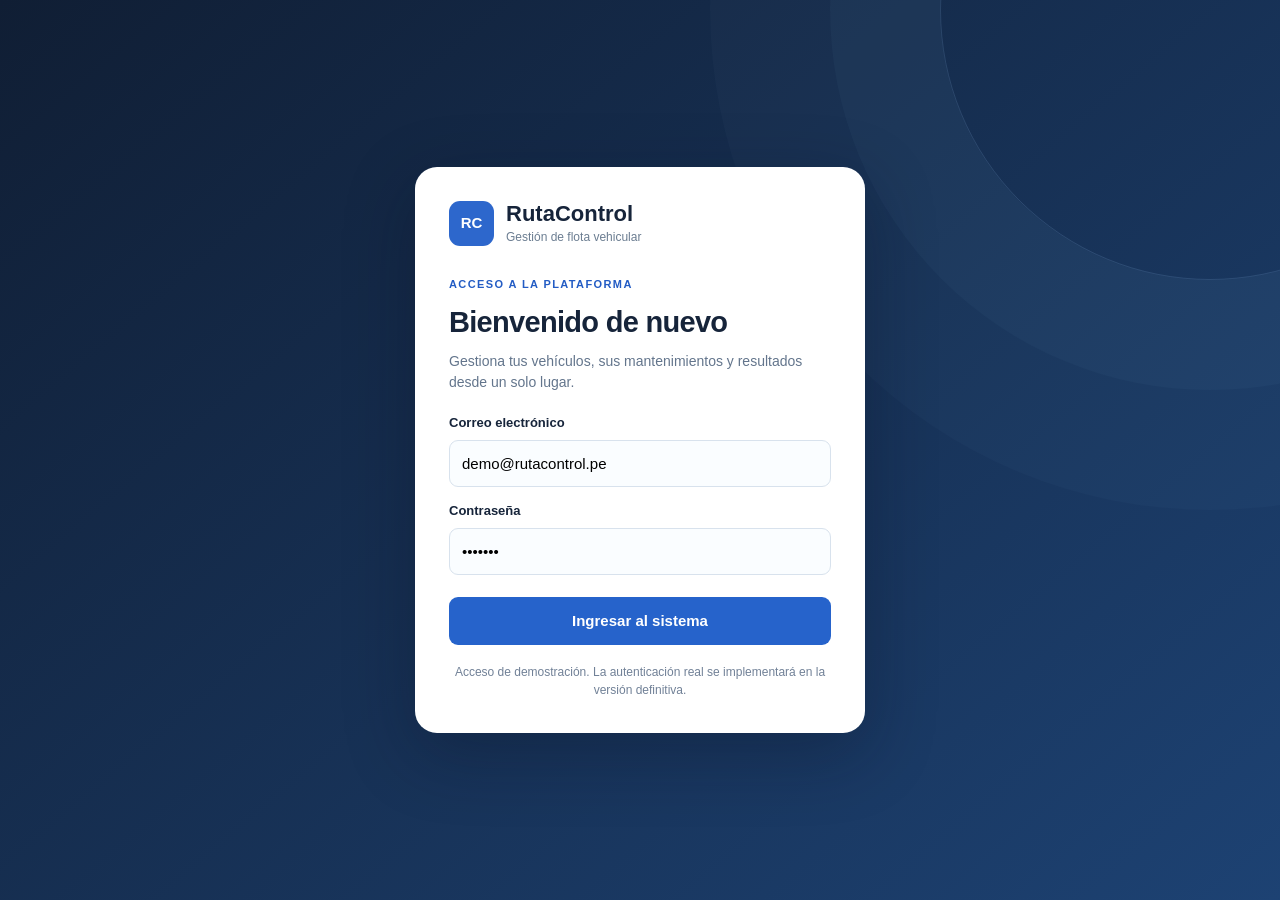
==== commit 218ec308: "Optimizar diseño responsive, tipografía, login, navbar inferior y animaciones suaves" ====
--- a/demo-flota/index.html
+++ b/demo-flota/index.html
@@ -10,6 +10,77 @@
 *{box-sizing:border-box}html,body{min-height:100%}body{margin:0;font-family:Inter,ui-sans-serif,-apple-system,BlinkMacSystemFont,"Segoe UI",Arial,sans-serif;color:var(--ink);background:var(--page);font-size:14px;line-height:1.45}button,input,select,textarea{font:inherit}button{cursor:pointer}button:disabled{opacity:.6;cursor:not-allowed}.app{display:flex;min-height:100vh}.sidebar{width:247px;min-width:247px;background:var(--navy);color:#d8e5f5;display:flex;flex-direction:column;position:sticky;top:0;height:100vh;padding:28px 15px 18px}.brand{display:flex;align-items:center;gap:11px;padding:3px 9px 22px}.brandmark{width:39px;height:39px;background:#4d86f1;color:#fff;border-radius:12px;display:flex;align-items:center;justify-content:center;font-weight:800;font-size:16px;letter-spacing:-1px}.brandname{font-weight:780;font-size:18px;color:#fff;letter-spacing:-.6px;line-height:1.05}.brandsub{font-size:10px;letter-spacing:1.5px;font-weight:750;color:#84a6dc;margin-top:6px}.navgroup{margin:17px 10px 11px;color:#7391b5;text-transform:uppercase;font-size:10px;font-weight:800;letter-spacing:1.7px}.nav-btn{display:flex;align-items:center;width:100%;gap:12px;padding:12px 13px;border:0;border-radius:10px;color:#b8c7da;background:transparent;text-align:left;font-weight:570;margin-bottom:4px;transition:.18s}.nav-btn:hover{background:#263c58;color:#fff}.nav-btn.active{background:#29466d;color:#fff}.nav-btn svg{width:18px;height:18px;stroke-width:1.9;flex:0 0 auto}.nav-btn .nav-num{margin-left:auto;color:#ffd58a;font-size:11px;border-radius:15px;background:#795b35;padding:2px 6px;font-weight:800}.side-note{margin-top:auto;padding:16px 12px;border-radius:11px;background:#1b2c47;border:1px solid #314462;font-size:12px;color:#b8c8da}.side-note strong{color:#edf4ff;display:block;margin-bottom:5px}.side-note small{display:block;font-size:11px;color:#90a5c3;line-height:1.5}.side-reset{margin-top:12px;color:#acc8f0;font-size:11px;border:0;background:transparent;padding:3px 0;text-align:left}.side-reset:hover{text-decoration:underline}.main{min-width:0;flex:1;max-width:1600px;margin:0 auto;padding:29px 39px 60px}.top{display:flex;justify-content:space-between;align-items:flex-start;gap:16px;margin-bottom:24px}.breadcrumb{color:#8290a3;font-size:12px;font-weight:650;margin:0 0 6px}.top h1{margin:0;font-weight:790;letter-spacing:-1px;font-size:27px;line-height:1.15}.top p{color:var(--muted);font-size:13px;margin:9px 0 0}.topright{display:flex;align-items:center;gap:10px;flex-wrap:wrap;justify-content:flex-end}.chip{display:inline-flex;align-items:center;gap:6px;background:var(--white);border:1px solid var(--line);border-radius:100px;padding:8px 11px;color:#5d718d;font-weight:650;font-size:11px;white-space:nowrap}.chip .dot{width:7px;height:7px;background:#14a78d;border-radius:50%}.btn{display:inline-flex;align-items:center;justify-content:center;gap:8px;min-height:39px;padding:9px 14px;border-radius:9px;font-weight:700;font-size:12px;white-space:nowrap;border:1px solid transparent;transition:.16s;box-shadow:none}.btn svg{width:16px;height:16px}.btn:hover{filter:brightness(.965)}.btn-primary{background:#2663cb;color:#fff}.btn-ghost{background:#fff;color:#314b6c;border-color:var(--line)}.btn-soft{background:#eef4fc;color:#245abb}.btn-danger{background:#fae8e8;color:#ad4545}.btn-sm{min-height:32px;padding:6px 10px;font-size:11px}.grid{display:grid;gap:17px}.kpis{grid-template-columns:repeat(4,minmax(0,1fr));margin-bottom:18px}.card{background:var(--white);border:1px solid var(--line);border-radius:13px;box-shadow:var(--shadow);min-width:0}.kpi{padding:19px 20px 17px}.kpi-head{display:flex;justify-content:space-between;align-items:center;margin-bottom:13px;color:#6c7c91;font-size:12px;font-weight:650}.kpi-ic{display:flex;align-items:center;justify-content:center;border-radius:9px;background:#f1f5fa;color:#6b8bb6;width:30px;height:30px}.kpi-ic svg{width:17px;height:17px}.kpi-val{font-size:25px;font-weight:800;letter-spacing:-1.1px;line-height:1.1}.kpi-note{color:#90a0af;font-size:11px;margin-top:9px}.text-green{color:var(--teal)}.text-red{color:var(--red)}.text-amber{color:var(--amber)}.layout-main{grid-template-columns:minmax(0,1.65fr) minmax(310px,1fr);align-items:stretch}.card-head{padding:21px 23px 13px;display:flex;align-items:center;justify-content:space-between;gap:12px}.card-head h2{margin:0;font-size:15px;letter-spacing:-.3px}.card-head p{font-size:12px;color:#91a0af;margin:4px 0 0}.card-content{padding:2px 23px 23px}.legend{display:flex;gap:12px;flex-wrap:wrap;color:#7f91a4;font-size:11px}.legend span{display:flex;gap:6px;align-items:center}.legend i{width:8px;height:8px;border-radius:3px;display:inline-block}.compbar{margin-bottom:20px}.compbar-top{display:flex;justify-content:space-between;gap:8px;align-items:center;margin-bottom:8px;font-size:12px}.plate{font-weight:800;letter-spacing:.3px}.value-sm{font-size:11px;color:#8090a5}.bars{display:flex;flex-direction:column;gap:5px}.bartrack{width:100%;height:9px;background:#f2f5f9;border-radius:4px;overflow:hidden}.barfill{height:100%;border-radius:4px;min-width:2px;transition:width .25s}.barfill.in{background:#5f8be2}.barfill.out{background:#f1bb71}.vlist{display:flex;flex-direction:column;gap:0}.alert-item{display:flex;gap:12px;padding:13px 0;border-bottom:1px solid #eff2f6;align-items:flex-start}.alert-item:last-child{border-bottom:0}.alert-icon{display:flex;align-items:center;justify-content:center;width:32px;height:32px;background:var(--amberp);border-radius:9px;color:var(--amber);flex:0 0 auto}.alert-icon.red{background:var(--redp);color:var(--red)}.alert-icon svg{width:17px;height:17px}.alert-item strong{font-size:12px;display:block}.alert-item p{margin:3px 0 0;font-size:11px;color:#8291a3;line-height:1.55}.alert-item .goto{background:none;border:0;color:#245bbb;font-weight:800;font-size:11px;padding:5px 0 0;white-space:nowrap}.section-title{display:flex;align-items:center;justify-content:space-between;gap:15px;margin:23px 0 11px}.section-title h2{font-size:16px;margin:0;letter-spacing:-.3px}.section-title span{font-size:12px;color:#91a0af}.table-wrap{overflow-x:auto}.data-table{border-collapse:collapse;text-align:left;width:100%;white-space:nowrap;font-size:12px}.data-table th{background:#f8fafc;padding:13px 16px;color:#8595a9;font-size:10px;text-transform:uppercase;letter-spacing:.5px;font-weight:800;border-bottom:1px solid var(--line)}.data-table td{border-bottom:1px solid #edf1f5;padding:14px 16px;color:#445468}.data-table tr:last-child td{border:0}.data-table td strong{color:#1a2c48}.data-table tbody tr:hover{background:#fbfcff}.data-table button{border:0;background:transparent;color:#245cc5;font-size:11px;font-weight:750;padding:3px}.badge{display:inline-block;border-radius:100px;padding:5px 9px;font-size:10px;font-weight:760;white-space:nowrap}.badge.green{background:var(--tealp);color:var(--teal)}.badge.amber{background:var(--amberp);color:#a56c16}.badge.red{background:var(--redp);color:var(--red)}.badge.blue{background:var(--bluep);color:var(--blue)}.badge.gray{background:#edf0f3;color:#7a8999}.filters{display:flex;align-items:center;justify-content:space-between;gap:13px;margin-bottom:16px;flex-wrap:wrap}.field{border:1px solid #dce4ec;background:white;border-radius:9px;min-height:40px;padding:10px 12px;outline:none;color:#33465c;font-size:12px;width:100%;transition:border .16s}.field:focus{border-color:#4a8bdf;box-shadow:0 0 0 3px rgba(54,109,211,.10)}.search-wrap{position:relative;max-width:330px;flex:1;min-width:180px}.search-wrap input{padding-left:39px}.search-wrap svg{position:absolute;width:18px;height:18px;left:12px;top:11px;color:#8da1b5}.filter-right{display:flex;align-items:center;gap:9px}.filter-right select{width:auto;min-width:140px}.vehicles-layout{display:grid;grid-template-columns:minmax(0,1.1fr) minmax(330px,.9fr);gap:18px}.vehicle-row{padding:14px 18px;display:flex;align-items:center;gap:11px;border-bottom:1px solid var(--line);background:#fff;cursor:pointer;transition:background .13s}.vehicle-row:hover{background:#f7faff}.vehicle-row.selected{background:#eff5ff;box-shadow:inset 3px 0 #3374d8}.vehicle-row:last-child{border-bottom:0}.vehicle-mini{width:39px;height:39px;background:#eef3f9;color:#557baa;display:flex;align-items:center;justify-content:center;border-radius:10px;flex:0 0 auto}.vehicle-mini svg{width:22px;height:22px}.vehicle-copy{flex:1;min-width:0}.vehicle-copy strong{font-size:12px}.vehicle-copy div{font-size:11px;color:#8fa0b0;margin-top:3px;overflow:hidden;text-overflow:ellipsis;white-space:nowrap}.vehicle-row .badge{font-size:9px}.detail{padding:22px}.detail-top{display:flex;justify-content:space-between;align-items:flex-start;gap:12px}.detail h2{margin:4px 0 2px;font-size:25px;letter-spacing:-.6px}.detail .sub{font-size:12px;color:#899bac}.labelcap{font-size:10px;text-transform:uppercase;letter-spacing:1px;font-weight:780;color:#8799ac}.detail-tiles{display:grid;grid-template-columns:repeat(2,1fr);gap:10px;margin:20px 0}.detail-tile{border:1px solid #e7edf2;border-radius:10px;padding:13px;background:#fbfcfd}.detail-tile small{font-size:11px;color:#8594a6;display:block;margin-bottom:6px}.detail-tile strong{font-size:17px;letter-spacing:-.5px}.info-block{border:1px solid #e5edf5;border-radius:11px;padding:14px;margin-top:12px}.info-block h3{font-size:12px;margin:0 0 10px}.kv{display:flex;justify-content:space-between;align-items:flex-start;gap:12px;font-size:11px;padding:6px 0}.kv span{color:#8696a8}.kv strong{text-align:right;font-size:11px}.detail-acts{display:flex;gap:7px;flex-wrap:wrap;margin-top:17px}.callout{background:#edf4ff;border:1px solid #cbdfff;border-radius:11px;padding:14px 16px;color:#385779;font-size:12px;line-height:1.6;margin-bottom:17px}.callout strong{color:#224477}.empty{color:#8b9cae;text-align:center;padding:28px 16px;font-size:12px}.line-item{display:flex;align-items:center;justify-content:space-between;gap:15px;padding:11px 0;border-bottom:1px solid #edf1f5}.line-item:last-child{border-bottom:0}.line-item strong{font-size:12px}.line-item small{display:block;color:#91a0b0;font-size:11px;margin-top:3px}.line-item .amount{font-size:12px;font-weight:790}.summary-strip{display:grid;grid-template-columns:repeat(3,1fr);border-top:1px solid var(--line)}.summary-strip>div{padding:15px 18px;border-right:1px solid var(--line)}.summary-strip>div:last-child{border-right:0}.summary-strip small{font-size:11px;color:#8d9db1;display:block}.summary-strip strong{font-size:17px;margin-top:4px;display:block}.plan-grid{display:grid;grid-template-columns:repeat(3,minmax(0,1fr));gap:16px;margin:18px 0 20px}.plan{background:#fff;border:2px solid #e2e8f0;border-radius:14px;padding:21px;cursor:pointer;position:relative;transition:.15s}.plan:hover{border-color:#9ab7e9}.plan.selected{border-color:#346fcd;box-shadow:0 8px 30px rgba(43,99,206,.12)}.plan.popular:before{content:'Recomendado';position:absolute;right:16px;top:-12px;background:#2d6fd3;color:#fff;border-radius:20px;font-size:10px;font-weight:800;padding:4px 10px}.plan .plabel{font-size:12px;font-weight:760;color:#66809d}.plan h3{font-size:19px;margin:9px 0 6px;letter-spacing:-.5px}.plan .pprice{font-size:29px;letter-spacing:-1px;font-weight:850;color:#1d3556;margin:6px 0}.plan .pdesc{font-size:12px;color:#7c8c9d;min-height:53px}.plan hr{border:0;border-top:1px solid #ecf0f3;margin:16px 0}.feats{padding:0;list-style:none;margin:0;display:grid;gap:11px}.feats li{display:flex;align-items:flex-start;gap:7px;font-size:12px;color:#526479}.feats li::before{content:'✓';font-weight:900;color:#18a181}.plan .select-text{margin-top:18px;font-size:12px;font-weight:800;color:#2b65c3}.proposal{display:grid;grid-template-columns:1.1fr .9fr;gap:18px}.proposal .card{padding:22px}.proposal h3{margin:0 0 12px;font-size:15px}.proposal p{font-size:12px;color:#74869c;line-height:1.75}.scope-list{font-size:12px;padding-left:18px;color:#51647a;line-height:1.8}.footer-hint{margin-top:23px;text-align:center;color:#a0adbd;font-size:11px}.modal-backdrop{position:fixed;inset:0;background:rgba(17,31,52,.55);display:none;align-items:center;justify-content:center;padding:20px;z-index:20;overflow:auto}.modal-backdrop.show{display:flex}.modal{max-width:520px;width:100%;max-height:calc(100vh - 40px);overflow:auto;background:#fff;border-radius:16px;box-shadow:0 30px 90px rgba(10,20,35,.23);padding:25px}.modal-top{display:flex;justify-content:space-between;align-items:center;gap:10px}.modal h2{font-size:19px;margin:0;letter-spacing:-.4px}.close{background:#f2f5f7;border:0;border-radius:8px;width:30px;height:30px;font-size:20px;color:#677c94}.modal .sub{margin:7px 0 18px;color:#8b9cab;font-size:12px}.form-grid{display:grid;grid-template-columns:repeat(2,minmax(0,1fr));gap:14px}.form-field{display:grid;gap:6px}.form-field.span{grid-column:1/-1}.form-field label{font-size:11px;font-weight:800;color:#647891}.modal-actions{display:flex;justify-content:flex-end;gap:9px;margin-top:21px;padding-top:17px;border-top:1px solid var(--line)}.toast{position:fixed;bottom:20px;right:20px;z-index:30;background:#142b43;color:#fff;border-radius:10px;padding:13px 18px;box-shadow:0 13px 35px rgba(10,24,42,.3);font-size:12px;max-width:min(400px,90vw);display:none}.toast.show{display:block}.mobile-nav{display:none}.focus-strip{display:flex;align-items:center;gap:8px;color:#6b7d93;font-size:11px;margin:0 0 16px}.focus-strip svg{width:14px;height:14px}.note-info{font-size:12px;color:#778ba2;background:#f8fafc;padding:13px 15px;border:1px solid var(--line);border-radius:10px;margin:13px 0}.nowrap{white-space:nowrap}.mt15{margin-top:15px}
 @media(max-width:1100px){.main{padding:26px 24px 50px}.kpis{grid-template-columns:repeat(2,1fr)}.layout-main{grid-template-columns:1fr}.plan-grid{gap:9px}.plan{padding:17px}.vehicles-layout{grid-template-columns:1fr}.detail{padding:20px}}
 @media(max-width:750px){.app{display:block}.sidebar{display:none}.mobile-nav{display:flex;background:var(--navy);color:white;align-items:center;gap:10px;padding:12px 18px;overflow:auto}.mobile-nav .name{font-weight:850;font-size:13px;margin-right:10px;white-space:nowrap}.mobile-nav button{background:transparent;color:#a9bfdc;border:0;padding:8px 12px;border-radius:8px;white-space:nowrap;font-size:11px;font-weight:700}.mobile-nav button.active{color:#fff;background:#2b4770}.main{padding:23px 17px 40px}.top{flex-direction:column}.topright{justify-content:flex-start}.top h1{font-size:24px}.kpis{gap:9px}.kpi{padding:14px}.kpi-val{font-size:20px}.kpi-note{font-size:10px}.card-head{padding:17px}.card-content{padding:2px 17px 17px}.plan-grid{grid-template-columns:1fr}.plan .pdesc{min-height:0}.proposal{grid-template-columns:1fr}.detail-tiles{gap:7px}.filters{align-items:stretch}.search-wrap{max-width:none;flex-basis:100%}.filter-right{width:100%;justify-content:space-between}.filter-right select{min-width:0;max-width:160px}.summary-strip strong{font-size:14px}.summary-strip>div{padding:13px 10px}.form-grid{grid-template-columns:1fr}.modal{padding:19px}}
+
+/* Refined visual hierarchy */
+body{font-size:15px;line-height:1.52}
+.top h1{font-size:30px}.top p{font-size:14px}.breadcrumb{font-size:13px}
+.btn{font-size:13px;min-height:43px;transition:transform .18s,box-shadow .18s}.btn-sm{font-size:12px}
+.btn:hover{transform:translateY(-1px);filter:none;box-shadow:0 5px 14px rgba(30,64,120,.12)}
+.btn:active{transform:none}
+.card-head h2{font-size:17px}.card-head p{font-size:13px}
+.kpi-head{font-size:13px}.kpi-val{font-size:27px;font-variant-numeric:tabular-nums}.kpi-note{font-size:12px}
+.compbar-top,.alert-item strong,.alert-item p,.value-sm,.vehicle-copy strong,.vehicle-copy div,.detail-tile small,.kv{font-size:12px}
+.data-table{font-size:13px}.data-table th{font-size:11px}.field{font-size:14px;min-height:44px}
+.badge{font-size:11px}.labelcap{font-size:11px}.focus-strip,.callout,.note-info{font-size:13px}
+.compbar{margin-bottom:23px}.bartrack{height:10px}.barfill{transform-origin:left;animation:barGrow .7s cubic-bezier(.2,.8,.2,1) both}
+.card.kpi{animation:cardRise .4s ease-out both}
+.card.kpi:nth-child(2){animation-delay:.05s}.card.kpi:nth-child(3){animation-delay:.1s}.card.kpi:nth-child(4){animation-delay:.15s}
+#view>.grid,#view>.card,#view>.vehicles-layout,#view>.profile-grid{animation:cardRise .3s ease-out both}
+@keyframes cardRise{from{opacity:0;transform:translateY(10px)}to{opacity:1;transform:translateY(0)}}
+@keyframes barGrow{from{transform:scaleX(0)}to{transform:scaleX(1)}}
+button:focus-visible,input:focus-visible,select:focus-visible{outline:3px solid #87b6ff;outline-offset:2px}
+.auth-locked{display:none!important}
+.login-screen{min-height:100vh;display:grid;place-items:center;padding:20px;background:linear-gradient(140deg,#101e34,#1d4273);overflow:hidden;position:relative;isolation:isolate}
+.login-screen[hidden]{display:none!important}
+.login-decoration{position:absolute;width:540px;height:540px;border:1px solid rgba(164,205,255,.15);border-radius:50%;right:-200px;top:-260px;box-shadow:0 0 0 110px rgba(150,200,250,.03),0 0 0 230px rgba(150,200,250,.025);z-index:-1}
+.login-card{width:min(100%,450px);background:white;padding:34px;border-radius:22px;box-shadow:0 20px 70px rgba(8,17,34,.32);animation:cardRise .4s ease-out}
+.login-brand{display:flex;gap:12px;align-items:center;margin-bottom:30px}.login-brand strong{display:block;font-size:22px;line-height:1.2}.login-brand small{display:block;color:#6b7d91;font-size:12px}
+.login-mark,.small-brandmark{display:grid;place-items:center;background:#2d67cc;border-radius:11px;color:white;width:45px;height:45px;font-weight:850}
+.login-tag{color:var(--blue);font-size:11px;font-weight:800;letter-spacing:1.4px}.login-card h1{font-size:29px;letter-spacing:-.7px;margin:7px 0}.login-card>p{color:#63758c;font-size:14px;margin:0 0 20px}
+.login-card label{font-size:13px;font-weight:750;display:block;margin:14px 0 7px}
+.login-card input{width:100%;height:47px;border:1px solid #d8e2ed;border-radius:9px;padding:10px 12px;font-size:15px;background:#fafdff}
+.login-submit{width:100%;font-size:15px;min-height:48px;margin-top:22px}
+.login-card .login-disclaimer{font-size:12px;text-align:center;line-height:1.5;margin:18px 0 0;color:#718197}
+.sidebar-profile{margin-top:auto;display:flex;align-items:center;gap:10px;background:#1b2e4a;border:1px solid #344a67;width:100%;padding:10px;border-radius:11px;color:white;text-align:left}
+.sidebar-profile:hover{background:#24405f}
+.user-avatar{width:35px;height:35px;display:grid;place-items:center;border-radius:10px;background:#3574d6;color:white;font-size:12px;font-weight:850}
+.sidebar-profile-copy strong{display:block;font-size:13px}.sidebar-profile-copy small{display:block;color:#a9c0dd;font-size:11px}
+.side-note{margin-top:12px}
+.mobile-top{display:none}
+.profile-grid{display:grid;grid-template-columns:1fr 1.25fr;gap:18px}
+.profile-hero{padding:25px;display:flex;flex-direction:column;gap:17px}.profile-bigavatar{width:70px;height:70px;border-radius:19px;background:var(--bluep);color:var(--blue);display:grid;place-items:center}.profile-bigavatar svg{width:38px;height:38px}
+.profile-hero h2{font-size:24px;margin:5px 0}.profile-hero p{color:var(--muted);font-size:13px;margin:0 0 12px}
+.profile-info-row{display:flex;justify-content:space-between;gap:12px;align-items:center;padding:14px 20px;border-top:1px solid var(--line);font-size:13px}
+.profile-info-row span{color:var(--muted)}.profile-info-row strong{overflow-wrap:anywhere;text-align:right}
+.profile-actions{display:flex;gap:10px;flex-wrap:wrap;padding:20px}
+@media(max-width:750px){
+ .app{display:block}.sidebar{display:none}
+ .mobile-top{display:flex;align-items:center;justify-content:space-between;position:sticky;top:0;z-index:20;background:var(--navy);color:white;padding:11px 16px;box-shadow:0 3px 15px rgba(12,23,45,.18)}
+ .mobile-top-brand{display:flex;align-items:center;gap:10px}.mobile-top-brand strong{display:block;font-size:17px;line-height:1.2}.mobile-top-brand small{font-size:11px;color:#a6bfdf}
+ .small-brandmark{width:36px;height:36px;font-size:13px;border-radius:10px}
+ .mobile-profile{border:1px solid #6483a8;border-radius:50%;width:36px;height:36px;background:#316dd2;color:white;font-weight:800;font-size:11px}
+ .mobile-nav{display:grid;position:fixed;bottom:0;top:auto;left:0;right:0;grid-template-columns:repeat(5,minmax(0,1fr));gap:0;padding:9px 4px calc(10px + env(safe-area-inset-bottom));background:var(--navy);border-top:1px solid #314665;z-index:30;overflow:visible;box-shadow:0 -4px 17px rgba(10,25,49,.15)}
+ .mobile-nav .mobile-nav-item{display:flex;min-width:0;flex-direction:column;align-items:center;justify-content:center;gap:4px;white-space:normal;padding:7px 2px;min-height:51px;margin:0;font-size:10px;line-height:1.1;text-align:center}
+ .mobile-nav .mobile-nav-item svg{width:20px;height:20px;flex:none}.mobile-nav .mobile-nav-item.active{background:#29466d}
+ .main{padding:21px 15px calc(115px + env(safe-area-inset-bottom))}
+ .top{flex-direction:column;gap:14px;margin-bottom:18px}.top h1{font-size:25px}.top p{font-size:13.5px;margin-top:6px}.breadcrumb{font-size:12px}
+ .topright{width:100%;justify-content:flex-start}.topright .chip{display:none}#headerAction{width:100%}
+ .grid{gap:12px}.kpis{grid-template-columns:repeat(2,minmax(0,1fr));gap:10px}
+ .kpi{padding:14px 12px;min-height:125px}.kpi-head{font-size:12px;gap:4px;margin-bottom:14px}.kpi-ic{width:27px;height:27px;flex-shrink:0}
+ .kpi-val{font-size:clamp(17px,5vw,23px);letter-spacing:-.5px;overflow-wrap:anywhere}.kpi-note{font-size:11px}
+ .layout-main,.vehicles-layout,.profile-grid{grid-template-columns:1fr}
+ .card-head{padding:17px 16px 12px;flex-wrap:wrap}.card-content{padding:2px 16px 17px}.card-head h2{font-size:16px}
+ .filters{gap:10px;align-items:stretch}.filters>.btn{width:100%}.filter-right{width:100%;display:flex;flex-wrap:wrap;gap:9px}
+ .filter-right select{max-width:none!important;width:100%!important;flex:1 1 140px;min-width:0}
+ .search-wrap{max-width:none;flex-basis:100%}
+ .table-wrap{-webkit-overflow-scrolling:touch;overflow-x:auto}.data-table{min-width:580px}.data-table td,.data-table th{padding:12px}
+ .detail{padding:18px}.detail-tiles{grid-template-columns:repeat(2,minmax(0,1fr))}.detail-tile strong{font-size:16px}
+ .section-title{align-items:flex-start;flex-wrap:wrap}.section-title .btn{width:100%}
+ .form-grid{grid-template-columns:1fr}.modal{width:calc(100% - 24px);max-height:85vh;overflow-y:auto;padding:20px}
+ .profile-hero{padding:22px}.profile-actions{padding:18px;flex-direction:column}.profile-actions .btn{width:100%}
+}
+@media(max-width:360px){.kpi{padding:13px 10px}.kpi-val{font-size:18px}.mobile-nav .mobile-nav-item{font-size:9.3px}}
+@media(prefers-reduced-motion:reduce){*,*:before,*:after{animation:none!important;transition:none!important;scroll-behavior:auto!important}}
 </style>
 </head>
 <body>
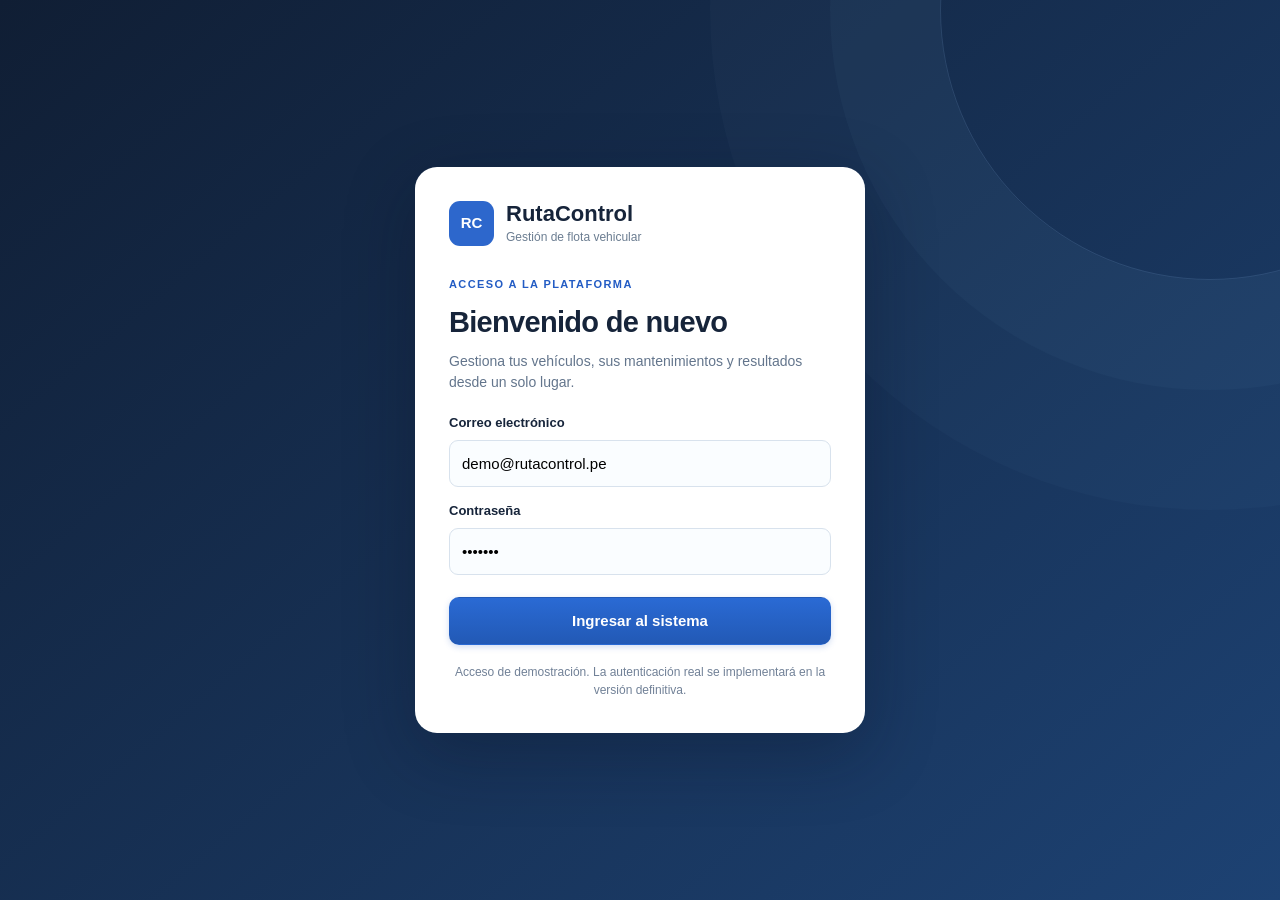
==== commit 36241e7c: "Refinar interfaz de demo flota en escritorio y móvil" ====
--- a/demo-flota/index.html
+++ b/demo-flota/index.html
@@ -41,6 +41,7 @@
 .login-card input{width:100%;height:47px;border:1px solid #d8e2ed;border-radius:9px;padding:10px 12px;font-size:15px;background:#fafdff}
 .login-submit{width:100%;font-size:15px;min-height:48px;margin-top:22px}
 .login-card .login-disclaimer{font-size:12px;text-align:center;line-height:1.5;margin:18px 0 0;color:#718197}
+.sidebar{margin:14px 0 14px 14px;height:calc(100vh - 28px);top:14px;border-radius:20px;border:1px solid #2b3f5c;box-shadow:0 18px 45px rgba(10,25,49,.16)}
 .sidebar-profile{margin-top:auto;display:flex;align-items:center;gap:10px;background:#1b2e4a;border:1px solid #344a67;width:100%;padding:10px;border-radius:11px;color:white;text-align:left}
 .sidebar-profile:hover{background:#24405f}
 .user-avatar{width:35px;height:35px;display:grid;place-items:center;border-radius:10px;background:#3574d6;color:white;font-size:12px;font-weight:850}
@@ -55,15 +56,13 @@
 .profile-actions{display:flex;gap:10px;flex-wrap:wrap;padding:20px}
 @media(max-width:750px){
  .app{display:block}.sidebar{display:none}
- .mobile-top{display:flex;align-items:center;justify-content:space-between;position:sticky;top:0;z-index:20;background:var(--navy);color:white;padding:11px 16px;box-shadow:0 3px 15px rgba(12,23,45,.18)}
- .mobile-top-brand{display:flex;align-items:center;gap:10px}.mobile-top-brand strong{display:block;font-size:17px;line-height:1.2}.mobile-top-brand small{font-size:11px;color:#a6bfdf}
+ .mobile-top{display:none!important}
  .small-brandmark{width:36px;height:36px;font-size:13px;border-radius:10px}
- .mobile-profile{border:1px solid #6483a8;border-radius:50%;width:36px;height:36px;background:#316dd2;color:white;font-weight:800;font-size:11px}
- .mobile-nav{display:grid;position:fixed;bottom:0;top:auto;left:0;right:0;grid-template-columns:repeat(5,minmax(0,1fr));gap:0;padding:9px 4px calc(10px + env(safe-area-inset-bottom));background:var(--navy);border-top:1px solid #314665;z-index:30;overflow:visible;box-shadow:0 -4px 17px rgba(10,25,49,.15)}
- .mobile-nav .mobile-nav-item{display:flex;min-width:0;flex-direction:column;align-items:center;justify-content:center;gap:4px;white-space:normal;padding:7px 2px;min-height:51px;margin:0;font-size:10px;line-height:1.1;text-align:center}
- .mobile-nav .mobile-nav-item svg{width:20px;height:20px;flex:none}.mobile-nav .mobile-nav-item.active{background:#29466d}
- .main{padding:21px 15px calc(115px + env(safe-area-inset-bottom))}
- .top{flex-direction:column;gap:14px;margin-bottom:18px}.top h1{font-size:25px}.top p{font-size:13.5px;margin-top:6px}.breadcrumb{font-size:12px}
+ .mobile-nav{display:grid;position:fixed;bottom:calc(12px + env(safe-area-inset-bottom));top:auto;left:14px;right:14px;grid-template-columns:repeat(5,minmax(0,1fr));gap:2px;padding:7px 6px;background:var(--navy);border:1px solid #314665;border-radius:20px;z-index:30;overflow:visible;box-shadow:0 14px 34px rgba(10,25,49,.3),0 2px 8px rgba(10,25,49,.16)}
+ .mobile-nav .mobile-nav-item{display:flex;min-width:0;flex-direction:column;align-items:center;justify-content:center;gap:4px;white-space:normal;padding:7px 2px;min-height:51px;margin:0;font-size:10px;line-height:1.1;text-align:center;border-radius:14px}
+ .mobile-nav .mobile-nav-item svg{width:20px;height:20px;flex:none}.mobile-nav .mobile-nav-item.active{background:#29466d;border-radius:14px;box-shadow:inset 0 0 0 1px #3a5a83}
+ .main{padding:calc(20px + env(safe-area-inset-top)) 15px calc(120px + env(safe-area-inset-bottom))}
+ .top{flex-direction:column;align-items:stretch;gap:14px;margin-bottom:18px}.top h1{font-size:25px}.top p{font-size:13.5px;margin-top:6px}.breadcrumb{font-size:12px}
  .topright{width:100%;justify-content:flex-start}.topright .chip{display:none}#headerAction{width:100%}
  .grid{gap:12px}.kpis{grid-template-columns:repeat(2,minmax(0,1fr));gap:10px}
  .kpi{padding:14px 12px;min-height:125px}.kpi-head{font-size:12px;gap:4px;margin-bottom:14px}.kpi-ic{width:27px;height:27px;flex-shrink:0}
@@ -80,6 +79,90 @@
  .profile-hero{padding:22px}.profile-actions{padding:18px;flex-direction:column}.profile-actions .btn{width:100%}
 }
 @media(max-width:360px){.kpi{padding:13px 10px}.kpi-val{font-size:18px}.mobile-nav .mobile-nav-item{font-size:9.3px}}
+
+@media(max-width:750px){
+ .grid.kpis[style]{grid-template-columns:repeat(2,minmax(0,1fr))!important}
+ .grid.kpis[style]>.kpi:last-child:nth-child(odd){grid-column:1/-1}
+ .grid.kpis[style]>.kpi:last-child:nth-child(odd) .kpi-val{font-size:24px}
+ .vehicle-row{padding:15px 14px}
+ .alert-item{gap:9px}
+ .alert-item .goto{font-size:12px}
+ .search-wrap input{font-size:14px}
+}
+/* Polish pass */
+html{scroll-behavior:smooth}
+body{-webkit-font-smoothing:antialiased;-moz-osx-font-smoothing:grayscale;text-rendering:optimizeLegibility;background:var(--page)}
+::selection{background:#cfe0ff;color:#10233f}
+button,a{-webkit-tap-highlight-color:transparent}
+.main{padding-top:30px}
+.top{margin-bottom:22px}
+.breadcrumb{color:#7c8ca0;letter-spacing:.2px}
+.section-title{margin:28px 0 12px}.section-title h2{font-size:18px;letter-spacing:-.4px}
+.card{border-radius:16px;border-color:#e6edf5;box-shadow:0 1px 2px rgba(18,42,72,.04),0 12px 30px rgba(18,42,72,.045)}
+.layout-main,.vehicles-layout{align-items:start}
+.card-head h2{letter-spacing:-.25px}
+.kpi{padding:20px 21px 18px}
+.kpi-val{font-size:28px}
+.kpi-ic{border-radius:10px}
+.kpi.tone-green .kpi-ic{background:var(--tealp);color:var(--teal)}
+.kpi.tone-amber .kpi-ic{background:var(--amberp);color:var(--amber)}
+.kpi.tone-blue .kpi-ic{background:var(--bluep);color:var(--blue)}
+.kpi.tone-red .kpi-ic{background:var(--redp);color:var(--red)}
+.btn{border-radius:10px;padding:9px 15px}
+.btn-primary{background:linear-gradient(180deg,#2a6ad4,#2259b5);box-shadow:0 2px 6px rgba(35,92,196,.22)}
+.btn-primary:hover{box-shadow:0 7px 18px rgba(35,92,196,.24)}
+.filters>select.field{width:auto;min-width:220px}
+.filter-right select.field{width:auto;min-width:170px}
+.focus-strip{background:#fff;border:1px solid var(--line);border-radius:12px;padding:11px 14px;margin-bottom:16px;color:#5e7187;box-shadow:0 1px 2px rgba(18,42,72,.03)}
+.focus-strip svg{color:var(--blue);flex:0 0 auto}
+.callout{border-radius:12px}
+.data-table th{background:#f7fafd;color:#74879d;letter-spacing:.55px}
+.data-table td{padding:13px 16px;vertical-align:middle}
+.data-table button{font-size:12px;padding:6px 8px;border-radius:7px}
+.data-table button:hover{background:var(--bluep)}
+.alert-item{padding:14px 0}
+.alert-item .goto{background:var(--bluep);color:#2259b5;padding:7px 11px;border-radius:8px;align-self:center}
+.alert-item .goto:hover{background:#e0ebff}
+.vehicle-row{padding:15px 18px}
+.vehicle-row.selected{background:#eef5ff;box-shadow:inset 3px 0 #3374d8}
+.nav-btn{border-radius:11px;padding:11px 13px;margin-bottom:5px}
+.nav-btn.active{background:linear-gradient(90deg,#2c4d78,#29466d);box-shadow:inset 0 0 0 1px #3b5c87}
+.nav-btn.active svg{color:#9cc4ff}
+.sidebar-profile,.user-avatar{border-radius:12px}
+.chip{box-shadow:0 1px 2px rgba(18,42,72,.03)}
+.modal-backdrop{z-index:100;background:rgba(15,28,48,.5);backdrop-filter:blur(3px);-webkit-backdrop-filter:blur(3px)}
+.modal{border-radius:18px}
+.toast{z-index:200;border-radius:12px}
+@media(max-width:750px){
+ .main{padding:18px 15px calc(126px + env(safe-area-inset-bottom))}
+ .top{gap:12px;margin-bottom:16px}
+ .top h1{font-size:26px;letter-spacing:-.8px}
+ .top p{font-size:13px;line-height:1.5}
+ .breadcrumb{font-size:11px;text-transform:uppercase;letter-spacing:.7px;font-weight:800;color:#8497ac}
+ .topright{gap:8px}
+ .filters{justify-content:flex-start!important}
+ .filters>select.field,.filter-right select.field{width:100%!important;min-width:0}
+ .focus-strip{padding:11px 13px;font-size:12.5px;line-height:1.5;align-items:flex-start}
+ .focus-strip svg{margin-top:2px}
+ .card{border-radius:14px}
+ .card-head{padding:16px 16px 10px}
+ .card-head h2{font-size:16px}.card-head p{font-size:12px}
+ .kpi{padding:15px 13px;min-height:118px;border-radius:14px}
+ .kpi-val{font-size:clamp(17px,4.7vw,22px)}
+ .kpi-note{font-size:10.5px;line-height:1.35}
+ .section-title{margin:22px 0 10px}.section-title h2{font-size:17px}
+ .data-table td,.data-table th{padding:11px 12px}
+ .alert-item{padding:12px 0}
+ .alert-item .goto{padding:7px 11px}
+ .mobile-nav{z-index:40;background:rgba(17,30,52,.96);backdrop-filter:blur(14px);-webkit-backdrop-filter:blur(14px)}
+ .mobile-nav .mobile-nav-item{font-weight:700;letter-spacing:.1px;min-height:50px}
+ .mobile-nav .mobile-nav-item.active{background:#2d4c75;box-shadow:inset 0 0 0 1px #42658f}
+ .modal-backdrop{padding:12px}
+ .modal{width:calc(100% - 20px);border-radius:18px;padding:19px 18px}
+ .toast{left:14px;right:14px;bottom:calc(96px + env(safe-area-inset-bottom));max-width:none;text-align:center;font-size:12.5px}
+ .login-card{padding:26px 22px}
+ .footer-hint{font-size:10.5px;line-height:1.5;margin-top:20px}
+}
 @media(prefers-reduced-motion:reduce){*,*:before,*:after{animation:none!important;transition:none!important;scroll-behavior:auto!important}}
 </style>
 </head>
@@ -142,10 +225,10 @@
 function render(){renderNav();const m=META[ui.page];document.getElementById('crumb').textContent=m[0];document.getElementById('pageTitle').textContent=m[1];document.getElementById('pageDesc').textContent=m[2];document.getElementById('headerAction').style.display=ui.page==='overview'?'inline-flex':'none';document.getElementById('headerAction').innerHTML=icon('plus')+' Nuevo movimiento';document.getElementById('headerAction').onclick=()=>openModal('movement');const view={overview:renderOverview,vehicles:renderVehicles,maintenance:renderMaintenance,finance:renderFinance,profile:renderProfile}[ui.page];document.getElementById('view').innerHTML=view();animateDashboard()}
 function renderOverview(){const totals=sums(), alerts=allAlerts();const sorted=[...db.vehicles].sort((a,b)=>sums(b.plate).net-sums(a.plate).net);const max=Math.max(1,...db.vehicles.map(v=>sums(v.plate).inc));return `<div class="focus-strip">${icon('clock')} <span>Período seleccionado: ${ui.period==='week'?'19–25 de octubre 2026':ui.period==='all'?'Todos los registros':'Octubre 2026'} · Las ganancias son <b>ingresos menos gastos registrados</b>, no utilidad contable final.</span></div>
 <div class="grid kpis">
-${kpi('Ingresos registrados',money(totals.inc),'Total del período','wallet')}
-${kpi('Gastos registrados',money(totals.exp),'Total del período','chart')}
-${kpi('Resultado neto',money(totals.net),'Ingresos − gastos', 'price',totals.net>=0?'text-green':'text-red')}
-${kpi('Mantenimientos en alerta',String(alerts.length),'Vencidos o próximos','alert','text-amber')}
+${kpi('Ingresos registrados',money(totals.inc),'Total del período','wallet','','green')}
+${kpi('Gastos registrados',money(totals.exp),'Total del período','chart','','amber')}
+${kpi('Resultado neto',money(totals.net),'Ingresos − gastos', 'price',totals.net>=0?'text-green':'text-red','blue')}
+${kpi('Mantenimientos en alerta',String(alerts.length),'Vencidos o próximos','alert','text-amber','red')}
 </div>
 <div class="filters" style="justify-content:flex-end">${periodSelector()}</div>
 <div class="grid layout-main">
@@ -203,14 +286,14 @@
  });
 }
 
-function kpi(name,value,note,ic,cl=''){return `<div class="card kpi"><div class="kpi-head"><span>${name}</span><span class="kpi-ic">${icon(ic)}</span></div><div class="kpi-val ${cl}">${value}</div><div class="kpi-note">${note}</div></div>`}
+function kpi(name,value,note,ic,cl='',tone=''){return `<div class="card kpi ${tone?'tone-'+tone:''}"><div class="kpi-head"><span>${name}</span><span class="kpi-ic">${icon(ic)}</span></div><div class="kpi-val ${cl}">${value}</div><div class="kpi-note">${note}</div></div>`}
 function showVehicle(plate){ui.selectedPlate=plate;ui.search='';ui.page='vehicles';render();window.scrollTo({top:0,behavior:'smooth'})}
 function searchChange(x){ui.search=x;const list=db.vehicles.filter(v=>(v.plate+' '+v.model+' '+v.driver).toUpperCase().includes(x.trim().toUpperCase()));if(list.length&&!list.some(v=>v.plate===ui.selectedPlate))ui.selectedPlate=list[0].plate;document.getElementById('vehicleList').innerHTML=vehicleRows(list);document.getElementById('vehicleDetail').innerHTML=vehicleDetail()}
 function vehicleRows(list){return list.length?list.map(v=>{const st=status(v);return `<div class="vehicle-row ${ui.selectedPlate===v.plate?'selected':''}" onclick="ui.selectedPlate='${escape(v.plate)}';render()"><div class="vehicle-mini">${icon('truck')}</div><div class="vehicle-copy"><strong>${escape(v.plate)}</strong><div>${escape(v.model)} · ${num(v.mileage)} km</div></div>${badge(st.kind,st.label)}</div>`}).join(''):'<div class="empty">No se encontró ninguna placa.</div>'}
 function renderVehicles(){const list=db.vehicles.filter(v=>(v.plate+' '+v.model+' '+v.driver).toUpperCase().includes(ui.search.trim().toUpperCase()));return `<div class="callout"><strong>Consulta rápida por placa:</strong> ingresa la placa que le indique el conductor, revisa cuándo se cambiaron las llantas o cuándo se realizó el último mantenimiento, y observa el kilometraje registrado.</div><div class="filters"><div class="search-wrap">${icon('search')}<input class="field" id="vSearch" placeholder="Buscar por placa, unidad o conductor..." value="${escape(ui.search)}" oninput="searchChange(this.value)"></div><button class="btn btn-ghost" onclick="openModal('vehicle')">${icon('plus')} Añadir vehículo</button></div><div class="vehicles-layout"><div class="card" style="overflow:hidden"><div class="card-head"><div><h2>Unidades registradas</h2><p>${db.vehicles.length} vehículos registrados</p></div></div><div id="vehicleList">${vehicleRows(list)}</div></div><div class="card" id="vehicleDetail">${vehicleDetail()}</div></div>`}
 function vehicleDetail(){const v=db.vehicles.find(x=>x.plate===ui.selectedPlate);if(!v)return '<div class="empty">Selecciona un vehículo para ver su información.</div>';const st=status(v),s=sums(v.plate),tire=lastService(v.plate,'Cambio de llantas');const hist=db.services.filter(x=>x.plate===v.plate).sort((a,b)=>b.date.localeCompare(a.date)).slice(0,4);return `<div class="detail"><div class="detail-top"><div><span class="labelcap">Ficha de vehículo</span><h2>${escape(v.plate)}</h2><div class="sub">${escape(v.model)} · ${escape(v.driver)}</div></div>${badge(st.kind,st.label)}</div><div class="detail-tiles"><div class="detail-tile"><small>Kilometraje registrado</small><strong>${num(v.mileage)} km</strong></div><div class="detail-tile"><small>Resultado del período</small><strong class="${s.net>=0?'text-green':'text-red'}">${money(s.net)}</strong></div></div><div class="info-block"><h3>Próximo mantenimiento</h3><div class="kv"><span>Último servicio general</span><strong>${st.last?fmtDate(st.last.date):'Sin registro'}</strong></div><div class="kv"><span>Kilometraje del último servicio</span><strong>${st.last?num(st.last.mileage)+' km':'—'}</strong></div><div class="kv"><span>Frecuencia estimada</span><strong>Cada ${num(v.interval)} km</strong></div><div class="kv"><span>Próximo a los</span><strong>${st.next?num(st.next)+' km':'—'}</strong></div><div class="kv"><span>Alerta</span><strong class="${st.kind==='red'?'text-red':st.kind==='amber'?'text-amber':''}">${st.remaining===null?'Sin dato':st.msg}</strong></div></div><div class="info-block"><h3>Control de llantas</h3><div class="kv"><span>Último cambio registrado</span><strong>${tire?fmtDate(tire.date):'Sin registro'}</strong></div><div class="kv"><span>Kilometraje de instalación</span><strong>${tire?num(tire.mileage)+' km':'—'}</strong></div><div class="kv"><span>Kilómetros recorridos desde el cambio</span><strong>${tire?num(Math.max(0,v.mileage-tire.mileage))+' km':'—'}</strong></div><div style="font-size:10px;color:#95a2b2;margin-top:8px">Los kilómetros recorridos no certifican por sí solos el estado físico de las llantas.</div></div><div class="info-block"><h3>Últimos servicios</h3>${hist.length?hist.map(x=>`<div class="line-item"><div><strong>${escape(x.type)}</strong><small>${fmtDate(x.date)} · ${num(x.mileage)} km</small></div></div>`).join(''):'<div class="empty">Sin servicios registrados.</div>'}</div><div class="detail-acts"><button class="btn btn-primary btn-sm" onclick="openModal('km','${escape(v.plate)}')">Actualizar km</button><button class="btn btn-ghost btn-sm" onclick="openModal('service','${escape(v.plate)}')">Registrar servicio</button><button class="btn btn-ghost btn-sm" onclick="openModal('movement','${escape(v.plate)}')">Registrar monto</button></div></div>`}
-function renderMaintenance(){const sorted=[...db.services].sort((a,b)=>b.date.localeCompare(a.date));const alerts=allAlerts();return `<div class="grid kpis" style="grid-template-columns:repeat(3,minmax(0,1fr))">${kpi('Servicios registrados',String(db.services.length),'Historial de todas las unidades','wrench')}${kpi('Alertas próximas',String(alerts.filter(x=>x.st.kind==='amber').length),'Faltan hasta 1,000 km','clock','text-amber')}${kpi('Servicios vencidos',String(alerts.filter(x=>x.st.kind==='red').length),'Superaron el kilometraje indicado','alert','text-red')}</div><div class="callout"><strong>Control por kilometraje:</strong> el mantenimiento general se programa cada 9,000 km desde el último servicio registrado; la alerta aparece cuando faltan 1,000 km o menos. El kilometraje actual es manual y debe mantenerse actualizado.</div><div class="section-title"><h2>Historial de servicios</h2><button class="btn btn-primary btn-sm" onclick="openModal('service')">${icon('plus')} Registrar mantenimiento</button></div><div class="card"><div class="table-wrap"><table class="data-table"><thead><tr><th>Fecha</th><th>Placa</th><th>Servicio</th><th>Kilometraje</th><th>Costo registrado</th><th>Nota</th></tr></thead><tbody>${sorted.length?sorted.map(x=>`<tr><td>${fmtDate(x.date)}</td><td><button onclick="showVehicle('${escape(x.plate)}')">${escape(x.plate)}</button></td><td><strong>${escape(x.type)}</strong></td><td>${num(x.mileage)} km</td><td>${money(x.cost)}</td><td style="max-width:210px;white-space:normal">${escape(x.note||'—')}</td></tr>`).join(''):`<tr><td colspan="6" class="empty">No existen mantenimientos registrados.</td></tr>`}</tbody></table></div></div><div class="note-info">Cuando registras un servicio con costo, se crea automáticamente un gasto asociado al vehículo para evitar contabilizarlo dos veces.</div>`}
-function renderFinance(){const totals=sums(),items=[...filteredFin()].sort((a,b)=>b.date.localeCompare(a.date)||b.id-a.id);const profits=[...db.vehicles].map(v=>({...v,...sums(v.plate)})).sort((a,b)=>b.net-a.net);return `<div class="grid kpis" style="grid-template-columns:repeat(3,minmax(0,1fr))">${kpi('Ingresos',money(totals.inc),'Movimientos del período','wallet')}${kpi('Gastos',money(totals.exp),'Movimientos del período','chart')}${kpi('Saldo neto registrado',money(totals.net),'No incluye costos no anotados','price',totals.net>=0?'text-green':'text-red')}</div><div class="filters"><div class="filter-right">${periodSelector()}<select class="field" onchange="ui.finType=this.value;render()"><option value="all" ${ui.finType==='all'?'selected':''}>Todos los movimientos</option><option value="income" ${ui.finType==='income'?'selected':''}>Solo ingresos</option><option value="expense" ${ui.finType==='expense'?'selected':''}>Solo gastos</option></select></div><button class="btn btn-primary" onclick="openModal('movement')">${icon('plus')} Registrar ingreso / gasto</button></div><div class="grid layout-main"><div class="card"><div class="card-head"><div><h2>Movimientos de caja</h2><p>Registro asociado a cada placa</p></div></div><div class="table-wrap"><table class="data-table"><thead><tr><th>Fecha</th><th>Placa</th><th>Detalle</th><th>Tipo</th><th>Monto</th></tr></thead><tbody>${items.length?items.map(x=>`<tr><td>${fmtDate(x.date)}</td><td><button onclick="showVehicle('${escape(x.plate)}')">${escape(x.plate)}</button></td><td>${escape(x.concept)}</td><td>${badge(x.type==='income'?'green':'red',x.type==='income'?'Ingreso':'Gasto')}</td><td><strong class="${x.type==='income'?'text-green':'text-red'}">${x.type==='income'?'+':'−'} ${money(x.amount)}</strong></td></tr>`).join(''):'<tr><td colspan="5" class="empty">No hay movimientos para este filtro.</td></tr>'}</tbody></table></div></div><div class="card"><div class="card-head"><div><h2>Rentabilidad por vehículo</h2><p>Ordenado por saldo neto registrado</p></div></div><div class="card-content">${profits.map((v,i)=>`<div class="line-item"><div><strong><span style="color:#90a0b0;margin-right:6px">${i+1}.</span>${escape(v.plate)}</strong><small>Ingresos ${money(v.inc)} · Gastos ${money(v.exp)}</small></div><div class="amount ${v.net<0?'text-red':'text-green'}">${money(v.net)}</div></div>`).join('')}<div class="note-info">Aquí “rentabilidad” significa ingresos menos gastos cargados. No considera depreciación, tributos ni otros costos hasta que se registren.</div></div></div></div>`}
+function renderMaintenance(){const sorted=[...db.services].sort((a,b)=>b.date.localeCompare(a.date));const alerts=allAlerts();return `<div class="grid kpis" style="grid-template-columns:repeat(3,minmax(0,1fr))">${kpi('Servicios registrados',String(db.services.length),'Historial de todas las unidades','wrench','','blue')}${kpi('Alertas próximas',String(alerts.filter(x=>x.st.kind==='amber').length),'Faltan hasta 1,000 km','clock','text-amber','amber')}${kpi('Servicios vencidos',String(alerts.filter(x=>x.st.kind==='red').length),'Superaron el kilometraje indicado','alert','text-red','red')}</div><div class="callout"><strong>Control por kilometraje:</strong> el mantenimiento general se programa cada 9,000 km desde el último servicio registrado; la alerta aparece cuando faltan 1,000 km o menos. El kilometraje actual es manual y debe mantenerse actualizado.</div><div class="section-title"><h2>Historial de servicios</h2><button class="btn btn-primary btn-sm" onclick="openModal('service')">${icon('plus')} Registrar mantenimiento</button></div><div class="card"><div class="table-wrap"><table class="data-table"><thead><tr><th>Fecha</th><th>Placa</th><th>Servicio</th><th>Kilometraje</th><th>Costo registrado</th><th>Nota</th></tr></thead><tbody>${sorted.length?sorted.map(x=>`<tr><td>${fmtDate(x.date)}</td><td><button onclick="showVehicle('${escape(x.plate)}')">${escape(x.plate)}</button></td><td><strong>${escape(x.type)}</strong></td><td>${num(x.mileage)} km</td><td>${money(x.cost)}</td><td style="max-width:210px;white-space:normal">${escape(x.note||'—')}</td></tr>`).join(''):`<tr><td colspan="6" class="empty">No existen mantenimientos registrados.</td></tr>`}</tbody></table></div></div><div class="note-info">Cuando registras un servicio con costo, se crea automáticamente un gasto asociado al vehículo para evitar contabilizarlo dos veces.</div>`}
+function renderFinance(){const totals=sums(),items=[...filteredFin()].sort((a,b)=>b.date.localeCompare(a.date)||b.id-a.id);const profits=[...db.vehicles].map(v=>({...v,...sums(v.plate)})).sort((a,b)=>b.net-a.net);return `<div class="grid kpis" style="grid-template-columns:repeat(3,minmax(0,1fr))">${kpi('Ingresos',money(totals.inc),'Movimientos del período','wallet','','green')}${kpi('Gastos',money(totals.exp),'Movimientos del período','chart','','amber')}${kpi('Saldo neto registrado',money(totals.net),'No incluye costos no anotados','price',totals.net>=0?'text-green':'text-red','blue')}</div><div class="filters"><div class="filter-right">${periodSelector()}<select class="field" onchange="ui.finType=this.value;render()"><option value="all" ${ui.finType==='all'?'selected':''}>Todos los movimientos</option><option value="income" ${ui.finType==='income'?'selected':''}>Solo ingresos</option><option value="expense" ${ui.finType==='expense'?'selected':''}>Solo gastos</option></select></div><button class="btn btn-primary" onclick="openModal('movement')">${icon('plus')} Registrar ingreso / gasto</button></div><div class="grid layout-main"><div class="card"><div class="card-head"><div><h2>Movimientos de caja</h2><p>Registro asociado a cada placa</p></div></div><div class="table-wrap"><table class="data-table"><thead><tr><th>Fecha</th><th>Placa</th><th>Detalle</th><th>Tipo</th><th>Monto</th></tr></thead><tbody>${items.length?items.map(x=>`<tr><td>${fmtDate(x.date)}</td><td><button onclick="showVehicle('${escape(x.plate)}')">${escape(x.plate)}</button></td><td>${escape(x.concept)}</td><td>${badge(x.type==='income'?'green':'red',x.type==='income'?'Ingreso':'Gasto')}</td><td><strong class="${x.type==='income'?'text-green':'text-red'}">${x.type==='income'?'+':'−'} ${money(x.amount)}</strong></td></tr>`).join(''):'<tr><td colspan="5" class="empty">No hay movimientos para este filtro.</td></tr>'}</tbody></table></div></div><div class="card"><div class="card-head"><div><h2>Rentabilidad por vehículo</h2><p>Ordenado por saldo neto registrado</p></div></div><div class="card-content">${profits.map((v,i)=>`<div class="line-item"><div><strong><span style="color:#90a0b0;margin-right:6px">${i+1}.</span>${escape(v.plate)}</strong><small>Ingresos ${money(v.inc)} · Gastos ${money(v.exp)}</small></div><div class="amount ${v.net<0?'text-red':'text-green'}">${money(v.net)}</div></div>`).join('')}<div class="note-info">Aquí “rentabilidad” significa ingresos menos gastos cargados. No considera depreciación, tributos ni otros costos hasta que se registren.</div></div></div></div>`}
 function optionPlates(p){return db.vehicles.map(v=>`<option value="${escape(v.plate)}" ${p===v.plate?'selected':''}>${escape(v.plate)} — ${escape(v.model)}</option>`).join('')}
 function inputField(label,name,type='text',value='',props='',wide=false){return `<div class="form-field ${wide?'span':''}"><label for="f_${name}">${label}</label><input class="field" id="f_${name}" name="${name}" type="${type}" value="${escape(value)}" ${props} required></div>`}
 function selectField(label,name,options,wide=false){return `<div class="form-field ${wide?'span':''}"><label for="f_${name}">${label}</label><select class="field" id="f_${name}" name="${name}" required>${options}</select></div>`}
